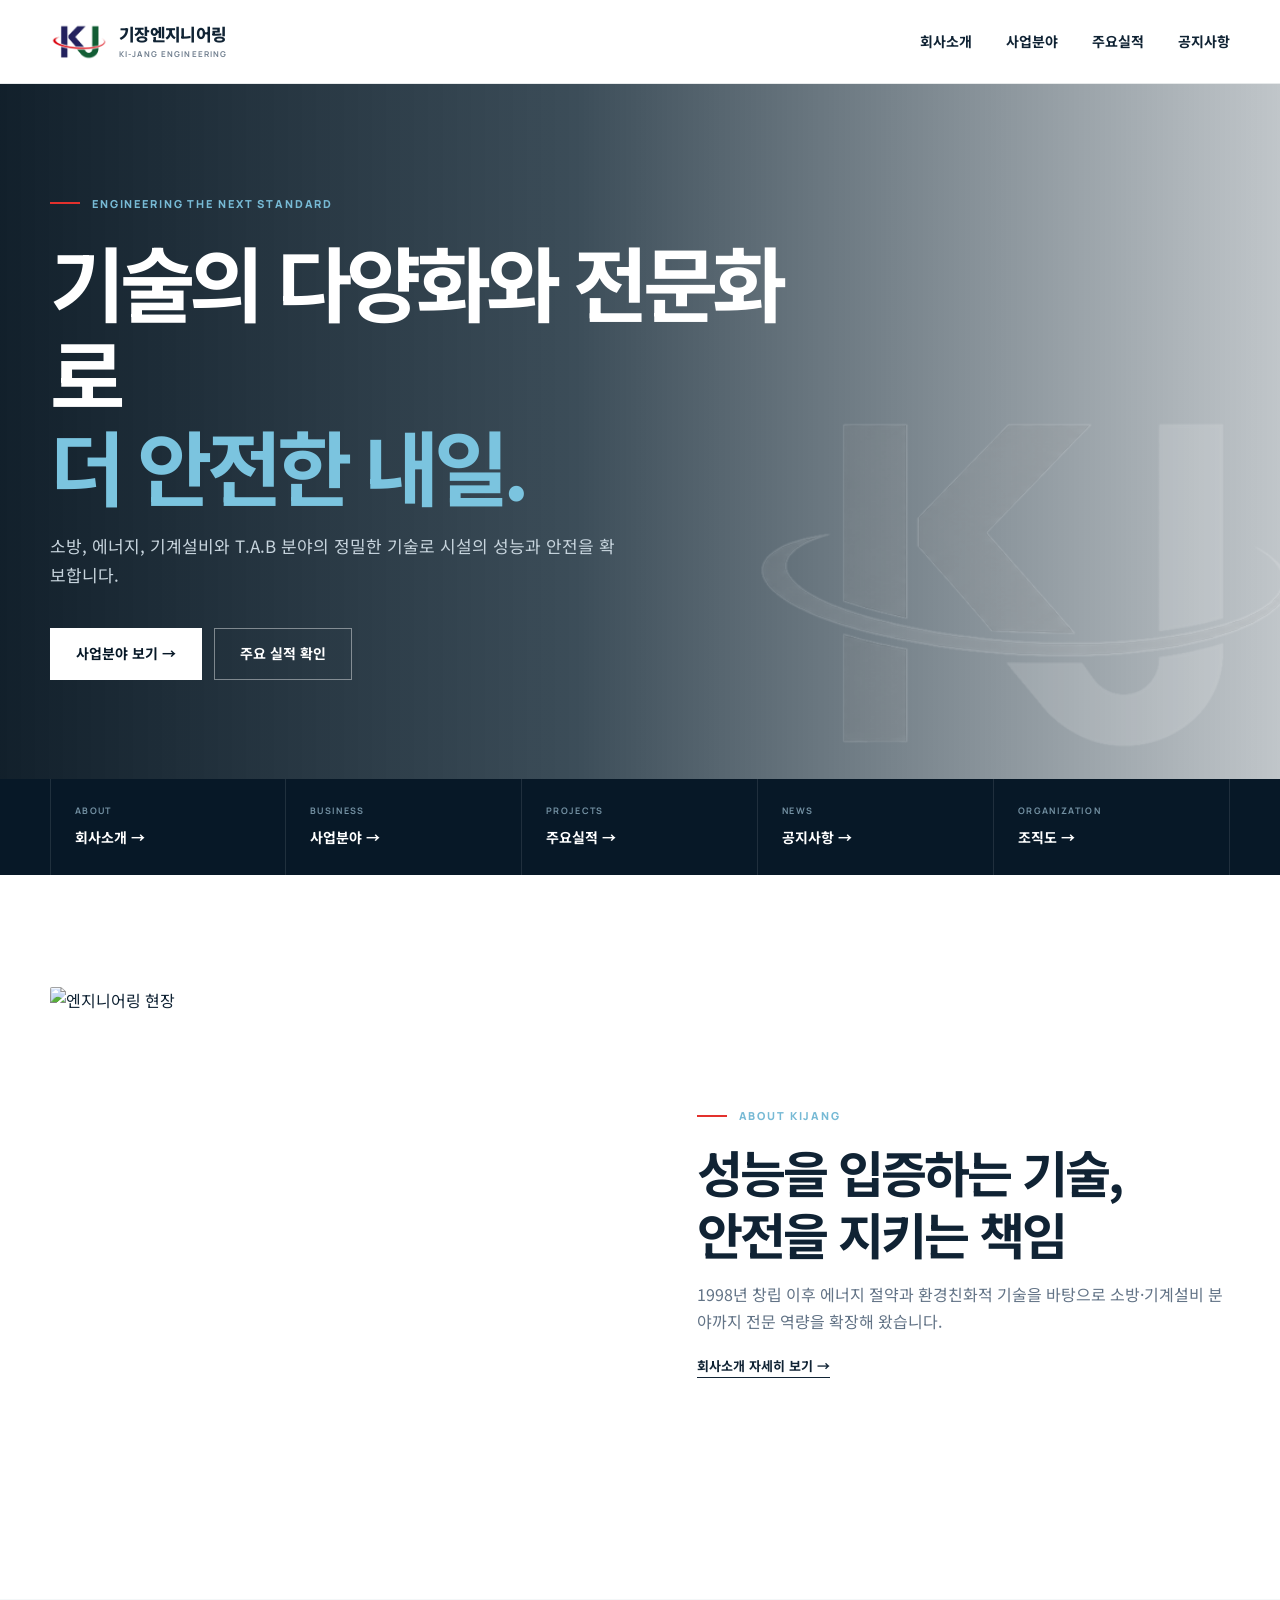
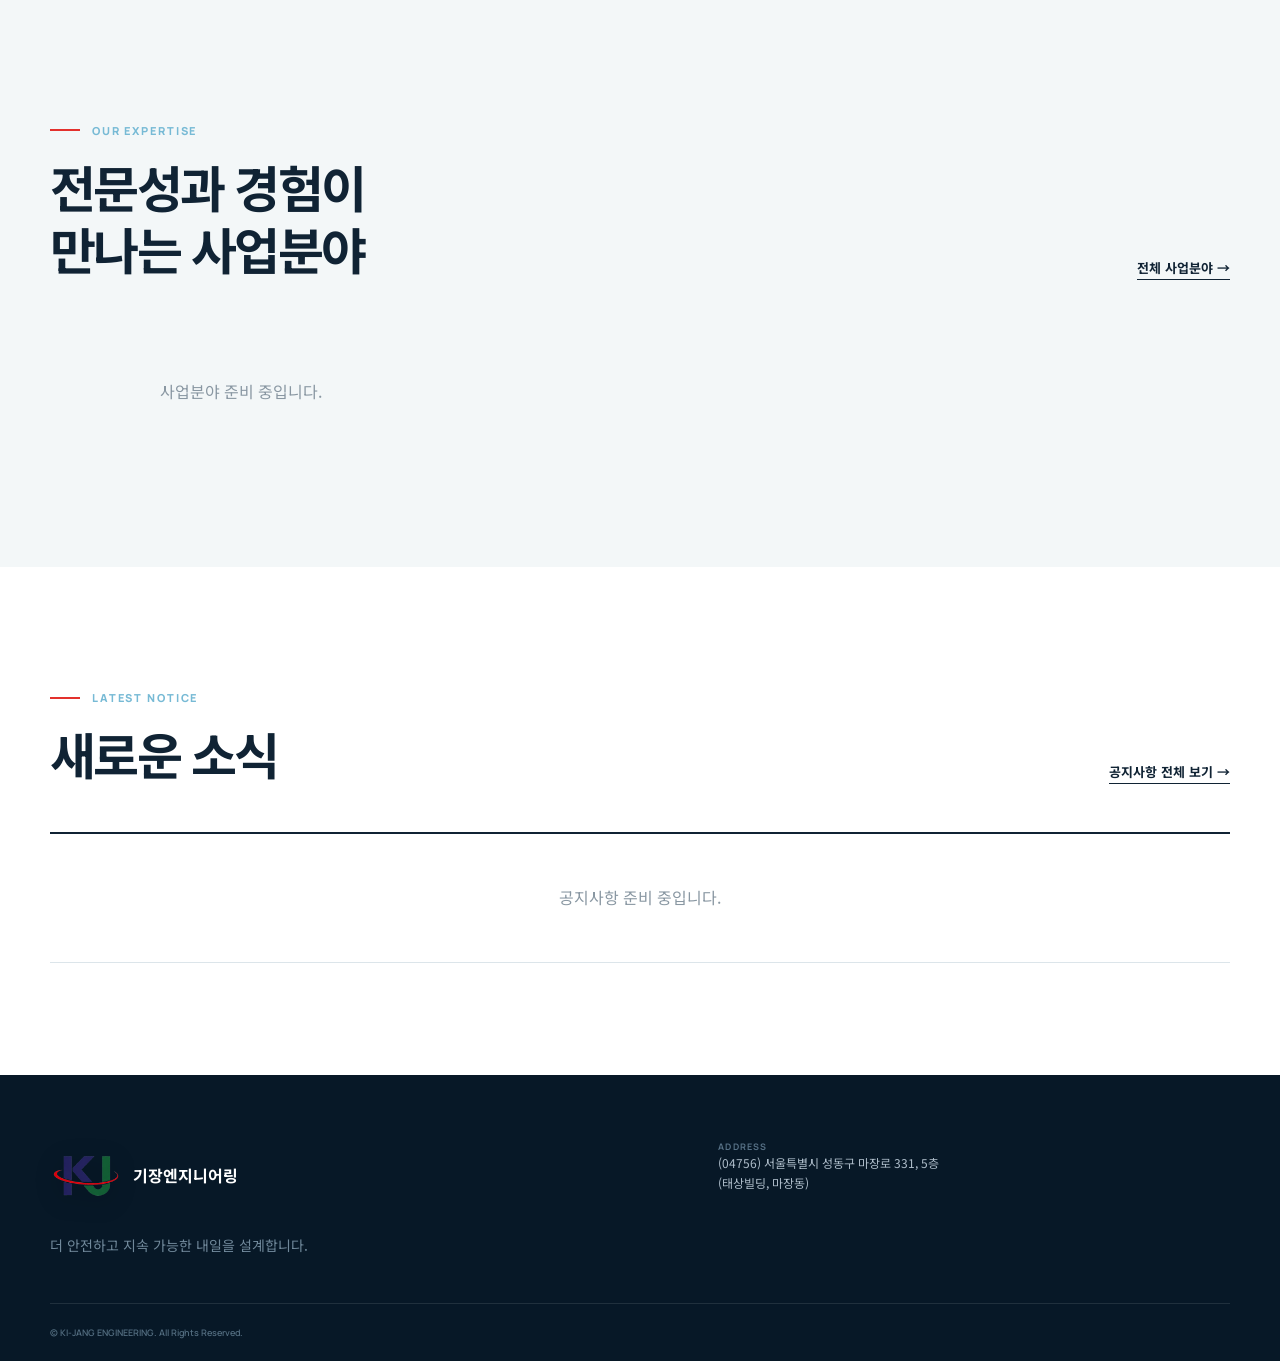
==== index.html @ cea3f0a3 "Revise index.html with new content and structure Updated the footer and added new sections for exper" ====
<!doctype html><html lang="ko"><head><meta charset="utf-8"><meta name="viewport" content="width=device-width,initial-scale=1"><meta name="description" content="기장엔지니어링 공식 홈페이지"><title>기장엔지니어링</title><link rel="icon" type="image/png" href="assets/images/kj-symbol.png"><link rel="stylesheet" href="assets/css/style.css"><link rel="stylesheet" href="assets/css/api-content.css"></head><body>
<header class="site-header"><div class="container nav"><a class="logo" href="index.html"><img class="logo-image" src="assets/images/kj-symbol.png" alt=""><span class="logo-copy">기장엔지니어링 <small>KI-JANG ENGINEERING</small></span></a><nav class="nav-links"><a href="about.html">회사소개</a><a href="business.html">사업분야</a><a href="portfolio.html">주요실적</a><a href="notice.html">공지사항</a></nav><button class="menu" aria-label="메뉴">☰</button></div></header>
<main><section class="hero"><div class="container hero-content"><span class="kicker">Engineering the next standard</span><h1>기술의 다양화와 전문화로<br><em>더 안전한 내일.</em></h1><p>소방, 에너지, 기계설비와 T.A.B 분야의 정밀한 기술로 시설의 성능과 안전을 확보합니다.</p><div class="hero-actions"><a class="btn btn-white" href="business.html">사업분야 보기 →</a><a class="btn btn-outline" href="portfolio.html">주요 실적 확인</a></div></div></section>
<nav class="quick"><div class="container quick-grid"><a href="about.html"><small>ABOUT</small><strong>회사소개 →</strong></a><a href="business.html"><small>BUSINESS</small><strong>사업분야 →</strong></a><a href="portfolio.html"><small>PROJECTS</small><strong>주요실적 →</strong></a><a href="notice.html"><small>NEWS</small><strong>공지사항 →</strong></a><a href="about.html#organization"><small>ORGANIZATION</small><strong>조직도 →</strong></a></div></nav>
<section class="section"><div class="container intro-grid"><img class="intro-image" src="https://images.unsplash.com/photo-1531834685032-c34bf0d84c77?auto=format&fit=crop&w=1000&q=85" alt="엔지니어링 현장"><div class="intro-copy"><span class="eyebrow">About Kijang</span><h2>성능을 입증하는 기술,<br>안전을 지키는 책임</h2><p>1998년 창립 이후 에너지 절약과 환경친화적 기술을 바탕으로 소방·기계설비 분야까지 전문 역량을 확장해 왔습니다.</p><a class="more" href="about.html">회사소개 자세히 보기 →</a></div></div></section>
<section class="section soft"><div class="container"><div class="section-head"><div><span class="eyebrow">Our Expertise</span><h2 class="section-title">전문성과 경험이<br>만나는 사업분야</h2></div><a class="more" href="business.html">전체 사업분야 →</a></div><div class="cards" id="mainBusinesses"><div class="empty">사업분야를 불러오는 중입니다.</div></div></div></section>
<section class="section"><div class="container"><div class="section-head"><div><span class="eyebrow">Latest Notice</span><h2 class="section-title">새로운 소식</h2></div><a class="more" href="notice.html">공지사항 전체 보기 →</a></div><div class="preview-list" id="mainNotices"><div class="empty">불러오는 중입니다.</div></div></div></section></main>
<footer><div class="container"><div class="footer-grid"><div class="footer-brand"><div class="logo"><img class="logo-image" src="assets/images/kj-symbol.png" alt=""><strong>기장엔지니어링</strong></div><p>더 안전하고 지속 가능한 내일을 설계합니다.</p></div><div class="footer-info"><div><small>ADDRESS</small>(04756) 서울특별시 성동구 마장로 331, 5층<br>(태상빌딩, 마장동)</div></div></div><div class="copyright"><span>© KI-JANG ENGINEERING. All Rights Reserved.</span></div></div></footer>
<script src="assets/js/common.js"></script><script src="assets/js/api.js"></script><script>renderMainBusinesses(document.querySelector('#mainBusinesses'),3);renderNotices(document.querySelector('#mainNotices'),4)</script></body></html>
---- assets/css/style.css ----
@import url('https://fonts.googleapis.com/css2?family=Manrope:wght@500;600;700;800&family=Noto+Sans+KR:wght@400;500;600;700;800&display=swap');

:root{--navy:#071827;--navy-2:#0c2638;--ink:#102334;--muted:#627386;--line:#dce5ea;--soft:#f3f7f8;--blue:#34366f;--green:#1f6038;--red:#e3312d;--white:#fff;--max:1180px;--header:84px}
*{box-sizing:border-box}html{scroll-behavior:smooth}body{margin:0;color:var(--ink);font-family:"Noto Sans KR",sans-serif;line-height:1.7;background:#fff}a{color:inherit;text-decoration:none}img{display:block;max-width:100%}.container{width:min(calc(100% - 48px),var(--max));margin:auto}
.site-header{position:sticky;z-index:50;top:0;height:var(--header);background:rgba(255,255,255,.96);border-bottom:1px solid rgba(13,38,55,.1);backdrop-filter:blur(16px)}.nav{height:100%;display:flex;align-items:center;justify-content:space-between}.logo{display:inline-flex;align-items:center;gap:11px;line-height:1.1;font-weight:800;white-space:nowrap}.logo-image{width:58px;height:58px;object-fit:contain}.logo-copy{font-size:17px;letter-spacing:-.04em}.logo-copy small{display:block;margin-top:6px;color:#728090;font:700 8px/1 Manrope,sans-serif;letter-spacing:.14em}.nav-links{display:flex;align-items:center;height:100%;gap:34px}.nav-links>a{position:relative;font-size:14px;font-weight:700}.nav-links>a:not(.admin-link):after{position:absolute;right:0;bottom:-14px;left:0;height:2px;content:"";background:var(--red);transform:scaleX(0);transition:.25s}.nav-links>a:hover:after,.nav-links>a.active:after{transform:scaleX(1)}.admin-link{padding:9px 15px;border:1px solid #ccd6dc;border-radius:999px;color:#536474;font-size:12px!important}.menu{display:none;border:0;background:none;font-size:25px}
.hero{position:relative;min-height:690px;display:grid;align-items:center;color:#fff;overflow:hidden;background:linear-gradient(90deg,rgba(3,18,30,.94) 0%,rgba(5,27,42,.78) 45%,rgba(5,27,42,.25)),url('https://images.unsplash.com/photo-1500530855697-b586d89ba3ee?auto=format&fit=crop&w=2000&q=88') center/cover}.hero:after{position:absolute;right:-40px;bottom:-100px;width:590px;height:590px;content:"";background:url('../images/kj-symbol.png') center/contain no-repeat;opacity:.14;filter:grayscale(1) brightness(4)}.hero-content{position:relative;z-index:2;padding:100px 0}.kicker,.eyebrow{display:inline-flex;align-items:center;gap:12px;color:#77bad5;font:800 11px/1 Manrope,sans-serif;text-transform:uppercase;letter-spacing:.17em}.kicker:before,.eyebrow:before{width:30px;height:2px;content:"";background:var(--red)}.hero h1{max-width:760px;margin:24px 0 22px;font-size:clamp(48px,6.4vw,82px);line-height:1.12;letter-spacing:-.065em}.hero h1 em{color:#7bc4df;font-style:normal}.hero p{max-width:570px;margin:0;color:#c7d4dd;font-size:17px}.hero-actions{display:flex;gap:12px;margin-top:38px}.btn{display:inline-flex;align-items:center;justify-content:center;min-height:52px;padding:0 25px;border:1px solid transparent;font-size:14px;font-weight:700}.btn-white{color:var(--navy);background:#fff}.btn-outline{border-color:rgba(255,255,255,.42);color:#fff}
.quick{position:relative;z-index:3;margin-top:-1px;background:var(--navy)}.quick-grid{display:grid;grid-template-columns:repeat(5,1fr)}.quick a{padding:25px 24px;border-right:1px solid rgba(255,255,255,.1);color:#fff;transition:.25s}.quick a:first-child{border-left:1px solid rgba(255,255,255,.1)}.quick a:hover{background:var(--red);transform:translateY(-5px)}.quick small{display:block;margin-bottom:6px;color:#7390a2;font:700 9px Manrope;letter-spacing:.15em}.quick strong{font-size:14px}
.sub-hero{position:relative;height:380px;display:flex;align-items:flex-end;color:#fff;background:linear-gradient(90deg,rgba(4,22,35,.9),rgba(4,22,35,.35)),var(--bg) center/cover}.sub-hero:after{position:absolute;right:8%;bottom:-55px;width:270px;height:270px;content:"";background:url('../images/kj-symbol.png') center/contain no-repeat;opacity:.13;filter:grayscale(1) brightness(4)}.sub-hero .container{position:relative;z-index:2;padding-bottom:62px}.sub-hero h1{margin:17px 0 5px;font-size:52px;line-height:1.1;letter-spacing:-.06em}.breadcrumb{color:#aebcc6;font:600 10px Manrope;letter-spacing:.1em}.page-tabs{position:sticky;z-index:10;top:var(--header);border-bottom:1px solid var(--line);background:#fff}.page-tabs .container{display:flex}.page-tabs a{padding:17px 27px;border-right:1px solid var(--line);color:#71808c;font-size:13px;font-weight:700}.page-tabs a:first-child{border-left:1px solid var(--line)}.page-tabs a.active{color:#fff;background:var(--blue)}
.section{padding:112px 0;scroll-margin-top:calc(var(--header) + 58px)}.section.soft{background:var(--soft)}.section-head{display:flex;align-items:flex-end;justify-content:space-between;gap:40px;margin-bottom:48px}.section-title,.intro-copy h2{margin:16px 0 0;font-size:clamp(34px,4vw,50px);line-height:1.25;letter-spacing:-.055em}.section-copy{max-width:430px;margin:0;color:var(--muted)}.intro-grid{display:grid;grid-template-columns:1.03fr .97fr;align-items:center;gap:80px}.intro-image{width:100%;height:500px;object-fit:cover;border-radius:2px}.intro-copy p{color:var(--muted)}.value-list{margin:35px 0;border-top:1px solid var(--line)}.value{display:grid;grid-template-columns:55px 1fr;gap:18px;padding:18px 0;border-bottom:1px solid var(--line)}.value b{color:var(--red);font:800 12px Manrope}.value strong,.value span{display:block}.value span{margin-top:3px;color:var(--muted);font-size:13px}.more{display:inline-block;border-bottom:1px solid var(--ink);font-size:13px;font-weight:700}
.cards{display:grid;grid-template-columns:repeat(3,1fr);gap:18px}.card{position:relative;height:430px;display:flex;flex-direction:column;justify-content:flex-end;overflow:hidden;padding:30px;color:#fff;background:linear-gradient(0deg,rgba(2,17,28,.9),rgba(2,17,28,.03)),var(--image) center/cover;transition:.35s}.card:after{position:absolute;top:0;right:0;width:5px;height:0;content:"";background:var(--red);transition:.35s}.card:hover{transform:translateY(-7px)}.card:hover:after{height:100%}.card small{font:700 10px Manrope;letter-spacing:.14em;color:#8fd0e6}.card h3{margin:10px 0 5px;font-size:25px}.card p{margin:0;color:#ccd9e0;font-size:14px}
.facts{display:grid;grid-template-columns:repeat(4,1fr);margin-top:48px;border-top:1px solid var(--line);border-left:1px solid var(--line)}.fact{min-height:135px;padding:29px;border-right:1px solid var(--line);border-bottom:1px solid var(--line)}.fact small{display:block;margin-bottom:10px;color:#80909e;font-size:12px}.fact strong{font-size:16px}.preview-list{border-top:2px solid var(--ink)}.preview-list>*{display:grid;grid-template-columns:95px 1fr auto;gap:20px;padding:22px 16px;border-bottom:1px solid var(--line)}.empty{padding:50px!important;text-align:center!important;display:block!important;color:#8997a2}.project-grid{display:grid;grid-template-columns:repeat(3,1fr);gap:20px}.project-grid>article{min-height:300px;padding:28px;border:1px solid var(--line);background:#fff}#organizationView img{max-width:100%;margin:auto;border:1px solid var(--line)}
footer{padding:65px 0 22px;color:#aebdca;background:var(--navy)}.footer-grid{display:grid;grid-template-columns:1.15fr 1fr;gap:80px}.footer-brand .logo{color:#fff}.footer-brand .logo-image{width:72px;height:72px;filter:drop-shadow(0 5px 12px rgba(0,0,0,.2))}.footer-brand p{margin:15px 0 0;color:#71899b;font-size:14px}.footer-info{display:grid;grid-template-columns:1fr 1fr;gap:20px 35px;font-size:12px}.footer-info small{display:block;color:#577186;font:700 9px Manrope;letter-spacing:.12em}.copyright{display:flex;justify-content:space-between;margin-top:45px;padding-top:22px;border-top:1px solid rgba(255,255,255,.1);color:#526c7f;font:600 9px Manrope}
@media(max-width:900px){:root{--header:70px}.container{width:min(calc(100% - 32px),var(--max))}.site-header{height:var(--header)}.logo-image{width:48px;height:48px}.nav-links{position:fixed;top:var(--header);right:0;left:0;display:none;height:auto;padding:20px;background:#fff;border-bottom:1px solid var(--line);box-shadow:0 15px 30px rgba(0,0,0,.1)}.nav-links.open{display:grid;gap:0}.nav-links a{padding:14px}.admin-link{margin-top:8px}.menu{display:block}.hero{min-height:610px}.hero:after{right:-130px;width:440px;height:440px}.quick-grid{grid-template-columns:repeat(2,1fr)}.quick a:last-child{grid-column:span 2}.intro-grid{grid-template-columns:1fr;gap:42px}.intro-image{height:360px}.cards{grid-template-columns:1fr}.card{height:360px}.facts{grid-template-columns:repeat(2,1fr)}.section{padding:80px 0}.section-head{align-items:flex-start;flex-direction:column}.footer-grid{grid-template-columns:1fr;gap:40px}}
@media(max-width:560px){.logo-copy{font-size:14px}.hero h1{font-size:44px}.hero-actions{align-items:stretch;flex-direction:column}.sub-hero{height:310px}.sub-hero h1{font-size:40px}.page-tabs{overflow:auto}.page-tabs .container{width:max-content;margin:0}.facts{grid-template-columns:1fr}.intro-image{height:280px}.section{padding:65px 0}.footer-info{grid-template-columns:1fr}.copyright{gap:10px;flex-direction:column}.preview-list>*{grid-template-columns:1fr}.project-grid{grid-template-columns:1fr}}
---- assets/css/api-content.css ----
.content-row{cursor:pointer}.content-row>div p{margin:4px 0 0;color:var(--muted);font-size:13px}.content-detail{display:none;margin-top:18px;padding:20px;border:1px solid var(--line);color:var(--muted);background:var(--soft);font-weight:400}.content-row.open .content-detail{display:block}.content-detail img{max-height:520px;margin-top:18px;object-fit:contain}.project-grid{grid-template-columns:repeat(2,1fr)}.project-card{min-height:0!important;padding:0!important;overflow:hidden}.project-card>img{width:100%;height:280px;object-fit:cover}.project-card>div{padding:28px}.project-card h3{margin:14px 0 8px;font-size:25px}.project-card p{color:var(--muted)}.project-card dl{display:flex;gap:30px;margin:25px 0 0;padding-top:18px;border-top:1px solid var(--line)}.project-card dl div{display:flex;gap:10px}.project-card dt{color:#83919c;font:700 9px Manrope;letter-spacing:.1em}.project-card dd{margin:0;font-size:12px}.managed-content{margin-top:40px;padding:28px;border-left:3px solid var(--red);color:var(--muted);background:#fff}.managed-gallery{margin-top:25px}
@media(max-width:700px){.project-grid{grid-template-columns:1fr}.project-card>img{height:230px}}
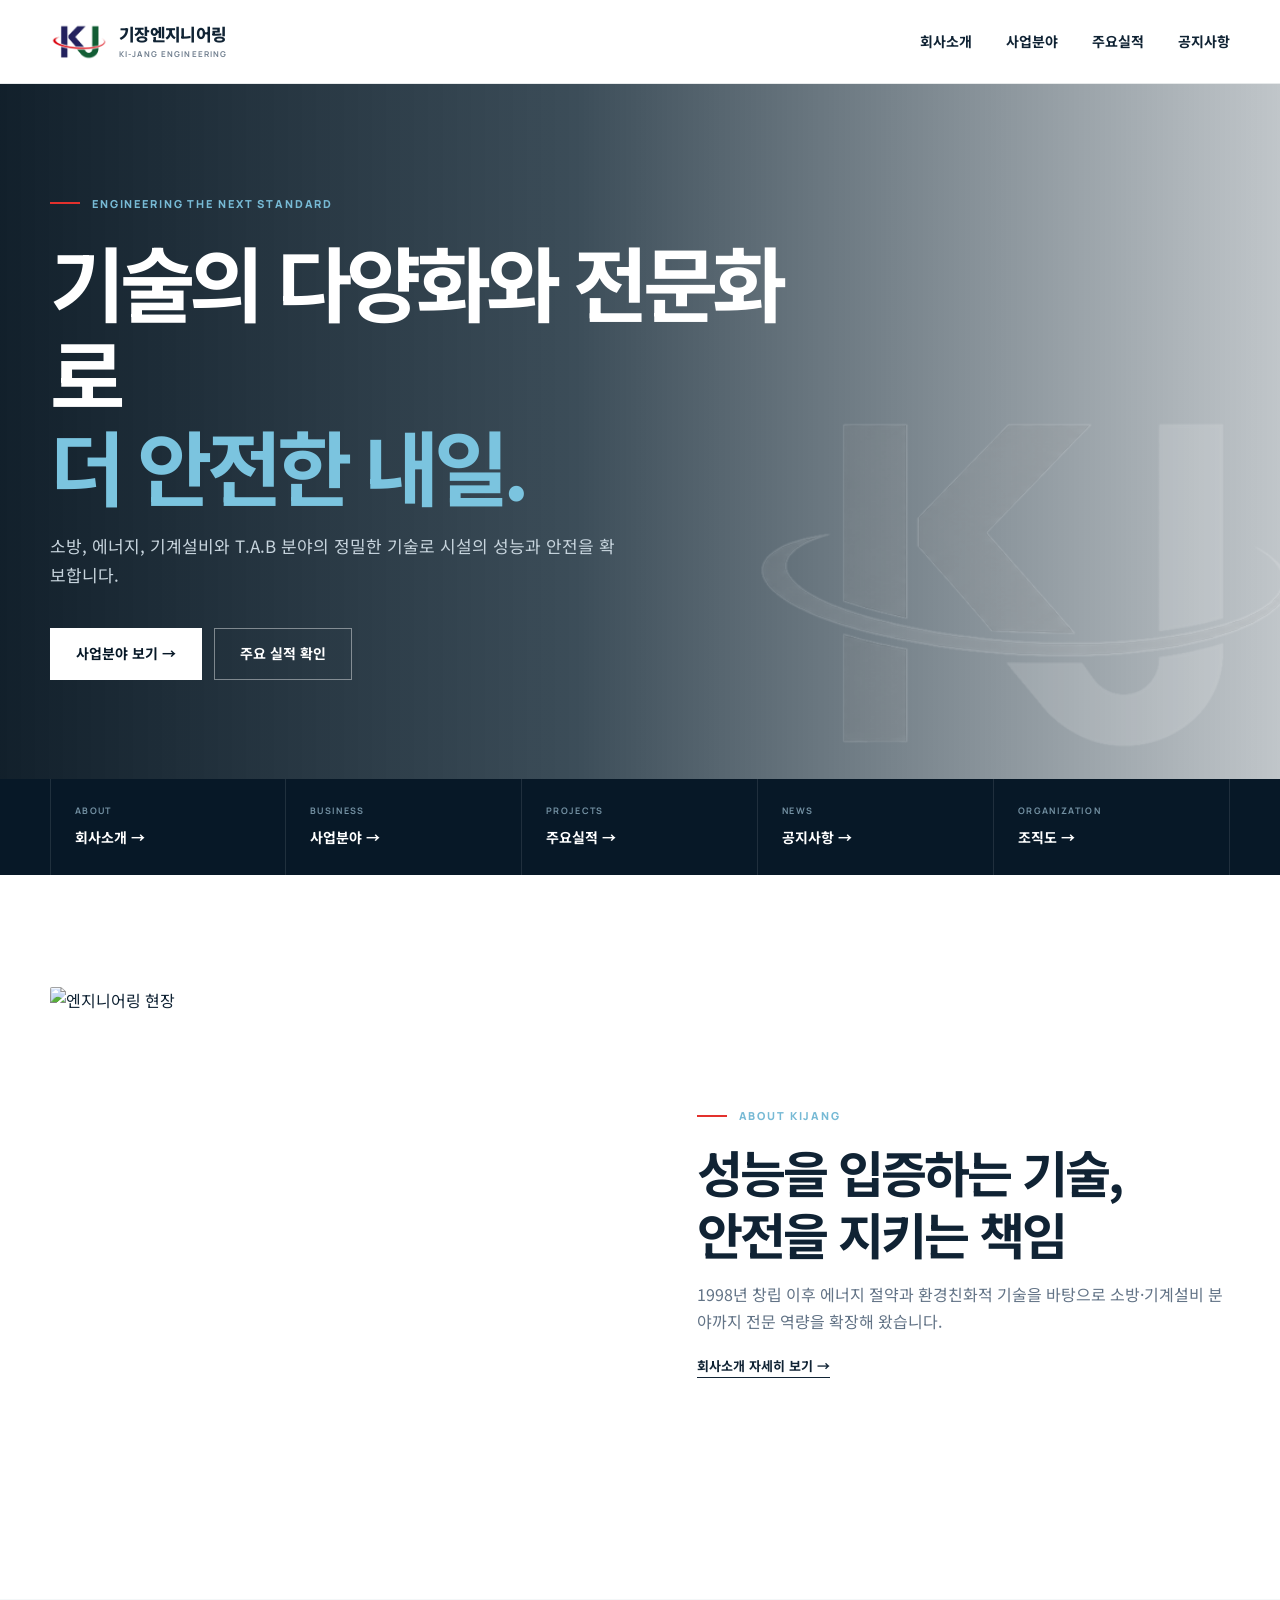
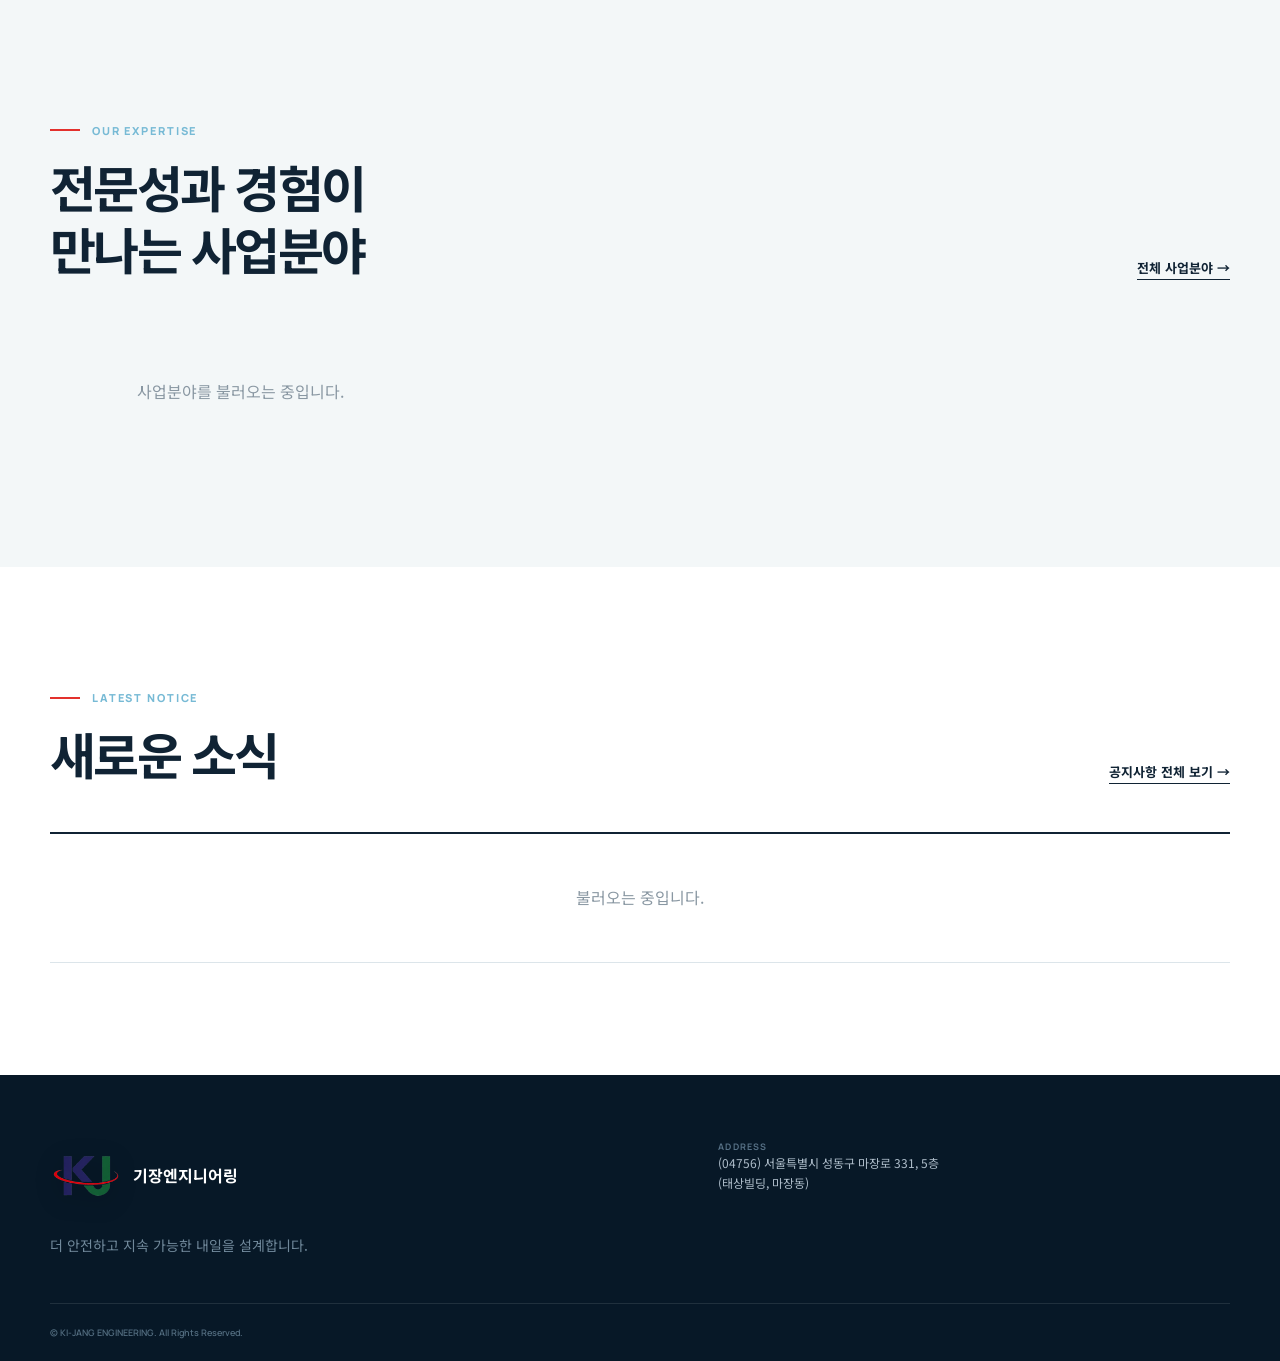
==== commit 93093259: "Connect main page to visual admin" ====
--- a/index.html
+++ b/index.html
@@ -1,9 +1,9 @@
-<!doctype html><html lang="ko"><head><meta charset="utf-8"><meta name="viewport" content="width=device-width,initial-scale=1"><meta name="description" content="기장엔지니어링 공식 홈페이지"><title>기장엔지니어링</title><link rel="icon" type="image/png" href="assets/images/kj-symbol.png"><link rel="stylesheet" href="assets/css/style.css"><link rel="stylesheet" href="assets/css/api-content.css"></head><body>
+<!doctype html><html lang="ko"><head><meta charset="utf-8"><meta name="viewport" content="width=device-width,initial-scale=1"><meta name="description" content="기장엔지니어링"><meta name="keywords" content="기장엔지니어링"><meta name="author" content="기장엔지니어링"><meta property="og:title" content="주식회사 기장엔지니어링"><meta property="og:description" content="주식회사 기장엔지니어링"><meta property="og:image" content="https://kijeng.co.kr/logo.png"><meta property="og:url" content="https://kijeng.co.kr"><meta property="og:type" content="website"><meta name="naver-site-verification" content="176255b0c65cac022cf27e0783213fbde2ab4355" /><title>기장엔지니어링</title><link rel="icon" type="image/png" href="assets/images/kj-symbol.png"><link rel="stylesheet" href="assets/css/style.css"><link rel="stylesheet" href="assets/css/api-content.css"></head><body>
 <header class="site-header"><div class="container nav"><a class="logo" href="index.html"><img class="logo-image" src="assets/images/kj-symbol.png" alt=""><span class="logo-copy">기장엔지니어링 <small>KI-JANG ENGINEERING</small></span></a><nav class="nav-links"><a href="about.html">회사소개</a><a href="business.html">사업분야</a><a href="portfolio.html">주요실적</a><a href="notice.html">공지사항</a></nav><button class="menu" aria-label="메뉴">☰</button></div></header>
-<main><section class="hero"><div class="container hero-content"><span class="kicker">Engineering the next standard</span><h1>기술의 다양화와 전문화로<br><em>더 안전한 내일.</em></h1><p>소방, 에너지, 기계설비와 T.A.B 분야의 정밀한 기술로 시설의 성능과 안전을 확보합니다.</p><div class="hero-actions"><a class="btn btn-white" href="business.html">사업분야 보기 →</a><a class="btn btn-outline" href="portfolio.html">주요 실적 확인</a></div></div></section>
+<main><section class="hero" data-home-media="home_hero"><div class="container hero-content"><span class="kicker" data-home-hero-kicker>Engineering the next standard</span><h1><span data-home-hero-title>기술의 다양화와 전문화로</span><br><em data-home-hero-emphasis>더 안전한 내일.</em></h1><p data-home-hero-summary>소방, 에너지, 기계설비와 T.A.B 분야의 정밀한 기술로 시설의 성능과 안전을 확보합니다.</p><div class="hero-actions"><a class="btn btn-white" href="business.html">사업분야 보기 →</a><a class="btn btn-outline" href="portfolio.html">주요 실적 확인</a></div></div></section>
 <nav class="quick"><div class="container quick-grid"><a href="about.html"><small>ABOUT</small><strong>회사소개 →</strong></a><a href="business.html"><small>BUSINESS</small><strong>사업분야 →</strong></a><a href="portfolio.html"><small>PROJECTS</small><strong>주요실적 →</strong></a><a href="notice.html"><small>NEWS</small><strong>공지사항 →</strong></a><a href="about.html#organization"><small>ORGANIZATION</small><strong>조직도 →</strong></a></div></nav>
-<section class="section"><div class="container intro-grid"><img class="intro-image" src="https://images.unsplash.com/photo-1531834685032-c34bf0d84c77?auto=format&fit=crop&w=1000&q=85" alt="엔지니어링 현장"><div class="intro-copy"><span class="eyebrow">About Kijang</span><h2>성능을 입증하는 기술,<br>안전을 지키는 책임</h2><p>1998년 창립 이후 에너지 절약과 환경친화적 기술을 바탕으로 소방·기계설비 분야까지 전문 역량을 확장해 왔습니다.</p><a class="more" href="about.html">회사소개 자세히 보기 →</a></div></div></section>
+<section class="section"><div class="container intro-grid" data-home-intro-grid><img class="intro-image" data-home-media="home_intro" src="https://images.unsplash.com/photo-1531834685032-c34bf0d84c77?auto=format&fit=crop&w=1000&q=85" alt="엔지니어링 현장"><div class="intro-copy"><span class="eyebrow">About Kijang</span><h2 data-home-intro-title>성능을 입증하는 기술,<br>안전을 지키는 책임</h2><p data-home-intro-summary>1998년 창립 이후 에너지 절약과 환경친화적 기술을 바탕으로 소방·기계설비 분야까지 전문 역량을 확장해 왔습니다.</p><a class="more" href="about.html">회사소개 자세히 보기 →</a></div></div></section>
 <section class="section soft"><div class="container"><div class="section-head"><div><span class="eyebrow">Our Expertise</span><h2 class="section-title">전문성과 경험이<br>만나는 사업분야</h2></div><a class="more" href="business.html">전체 사업분야 →</a></div><div class="cards" id="mainBusinesses"><div class="empty">사업분야를 불러오는 중입니다.</div></div></div></section>
 <section class="section"><div class="container"><div class="section-head"><div><span class="eyebrow">Latest Notice</span><h2 class="section-title">새로운 소식</h2></div><a class="more" href="notice.html">공지사항 전체 보기 →</a></div><div class="preview-list" id="mainNotices"><div class="empty">불러오는 중입니다.</div></div></div></section></main>
 <footer><div class="container"><div class="footer-grid"><div class="footer-brand"><div class="logo"><img class="logo-image" src="assets/images/kj-symbol.png" alt=""><strong>기장엔지니어링</strong></div><p>더 안전하고 지속 가능한 내일을 설계합니다.</p></div><div class="footer-info"><div><small>ADDRESS</small>(04756) 서울특별시 성동구 마장로 331, 5층<br>(태상빌딩, 마장동)</div></div></div><div class="copyright"><span>© KI-JANG ENGINEERING. All Rights Reserved.</span></div></div></footer>
-<script src="assets/js/common.js"></script><script src="assets/js/api.js"></script><script>renderMainBusinesses(document.querySelector('#mainBusinesses'),3);renderNotices(document.querySelector('#mainNotices'),4)</script></body></html>
+<script src="assets/js/common.js"></script><script src="assets/js/api.js"></script><script>hydrateHomePage();renderMainBusinesses(document.querySelector('#mainBusinesses'),3);renderNotices(document.querySelector('#mainNotices'),4)</script></body></html>
--- a/assets/css/api-content.css
+++ b/assets/css/api-content.css
@@ -1,2 +1,3 @@
 .content-row{cursor:pointer}.content-row>div p{margin:4px 0 0;color:var(--muted);font-size:13px}.content-detail{display:none;margin-top:18px;padding:20px;border:1px solid var(--line);color:var(--muted);background:var(--soft);font-weight:400}.content-row.open .content-detail{display:block}.content-detail img{max-height:520px;margin-top:18px;object-fit:contain}.project-grid{grid-template-columns:repeat(2,1fr)}.project-card{min-height:0!important;padding:0!important;overflow:hidden}.project-card>img{width:100%;height:280px;object-fit:cover}.project-card>div{padding:28px}.project-card h3{margin:14px 0 8px;font-size:25px}.project-card p{color:var(--muted)}.project-card dl{display:flex;gap:30px;margin:25px 0 0;padding-top:18px;border-top:1px solid var(--line)}.project-card dl div{display:flex;gap:10px}.project-card dt{color:#83919c;font:700 9px Manrope;letter-spacing:.1em}.project-card dd{margin:0;font-size:12px}.managed-content{margin-top:40px;padding:28px;border-left:3px solid var(--red);color:var(--muted);background:#fff}.managed-gallery{margin-top:25px}
 @media(max-width:700px){.project-grid{grid-template-columns:1fr}.project-card>img{height:230px}}
+.portfolio-toolbar{display:grid;grid-template-columns:minmax(260px,1.6fr) repeat(3,minmax(145px,1fr));gap:12px;padding:20px;border:1px solid var(--line);background:#fff}.portfolio-toolbar label{display:grid;gap:7px}.portfolio-toolbar label span{color:#71818e;font-size:11px;font-weight:700}.portfolio-toolbar input,.portfolio-toolbar select{width:100%;height:46px;padding:0 13px;border:1px solid var(--line);color:var(--ink);background:#fff;font:inherit}.portfolio-status{display:flex;align-items:baseline;gap:6px;margin:24px 0 12px}.portfolio-status strong{color:var(--red);font:800 24px Manrope}.portfolio-status span{color:var(--muted);font-size:13px}.portfolio-status button{margin-left:auto;padding:8px 12px;border:1px solid var(--line);color:var(--muted);background:#fff;cursor:pointer}.portfolio-table-wrap{overflow-x:auto;border-top:2px solid var(--ink)}.portfolio-table{width:100%;border-collapse:collapse;background:#fff}.portfolio-table th{padding:15px 14px;border-bottom:1px solid var(--line);color:#6e7d88;font-size:12px;text-align:left;white-space:nowrap}.portfolio-table td{padding:18px 14px;border-bottom:1px solid var(--line);font-size:13px;vertical-align:top}.portfolio-table td:first-child{width:76px}.portfolio-table td:nth-child(2){width:190px}.portfolio-table td:nth-child(4){width:190px}.portfolio-table td:nth-child(5){width:190px;color:var(--muted)}.portfolio-project{display:block;font-size:14px;line-height:1.55}.portfolio-project+small{display:block;margin-top:5px;color:var(--muted)}.portfolio-category{display:inline-block;padding:5px 9px;color:#334c5f;background:var(--soft);font-size:11px}.portfolio-pagination{display:flex;justify-content:center;gap:5px;margin-top:28px}.portfolio-pagination button{min-width:38px;height:38px;border:1px solid var(--line);color:var(--ink);background:#fff;cursor:pointer}.portfolio-pagination button.active{border-color:var(--ink);color:#fff;background:var(--ink)}.portfolio-pagination button:disabled{opacity:.35;cursor:default}@media(max-width:900px){.portfolio-toolbar{grid-template-columns:1fr 1fr}.portfolio-search{grid-column:1/-1}}@media(max-width:700px){.portfolio-toolbar{grid-template-columns:1fr}.portfolio-search{grid-column:auto}.portfolio-table-wrap{overflow:visible;border-top:0}.portfolio-table,.portfolio-table tbody{display:block}.portfolio-table thead{display:none}.portfolio-table tr{display:block;margin-bottom:12px;padding:9px 14px;border:1px solid var(--line);background:#fff}.portfolio-table td{display:grid;grid-template-columns:88px 1fr;gap:10px;width:auto!important;padding:10px 0;border-bottom:1px solid var(--line)}.portfolio-table td:last-child{border:0}.portfolio-table td::before{content:attr(data-label);color:#83919c;font-size:11px;font-weight:700}.portfolio-table td.empty{display:block;padding:50px 10px}.portfolio-pagination{flex-wrap:wrap}}
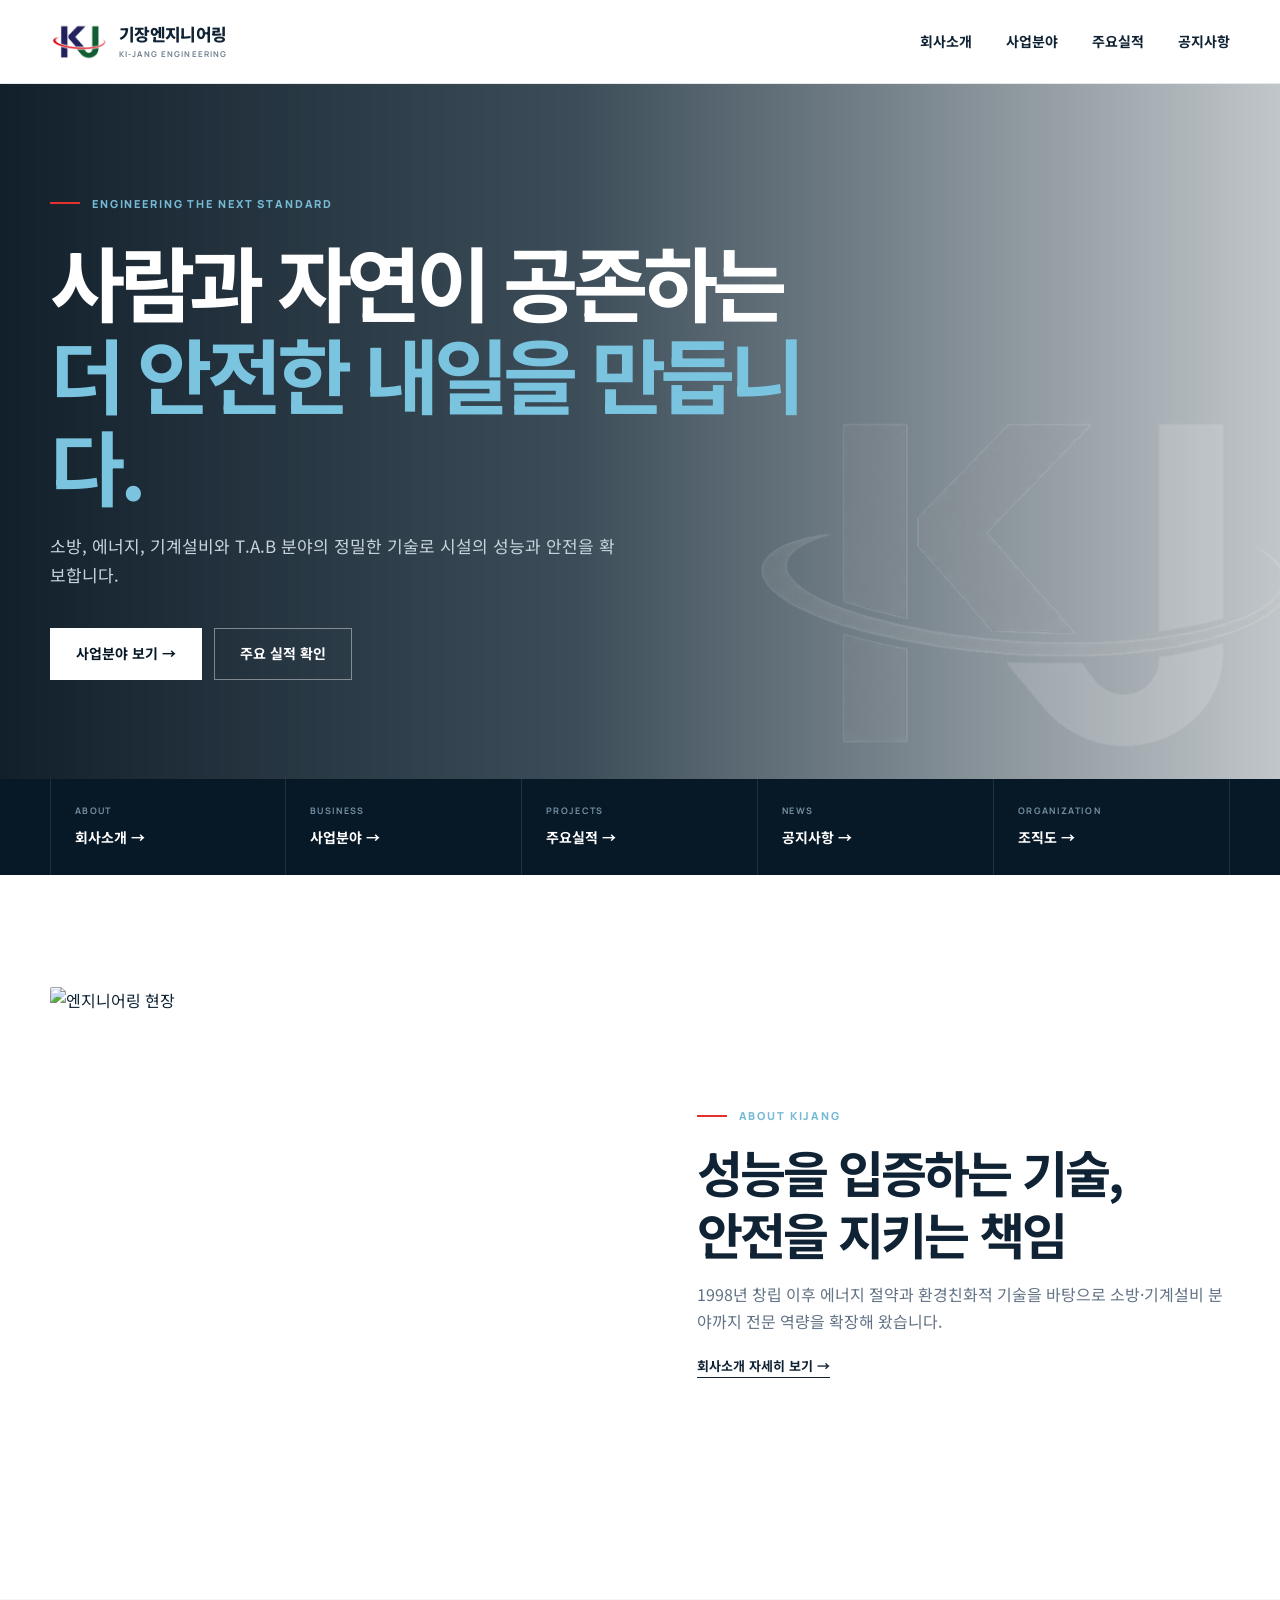
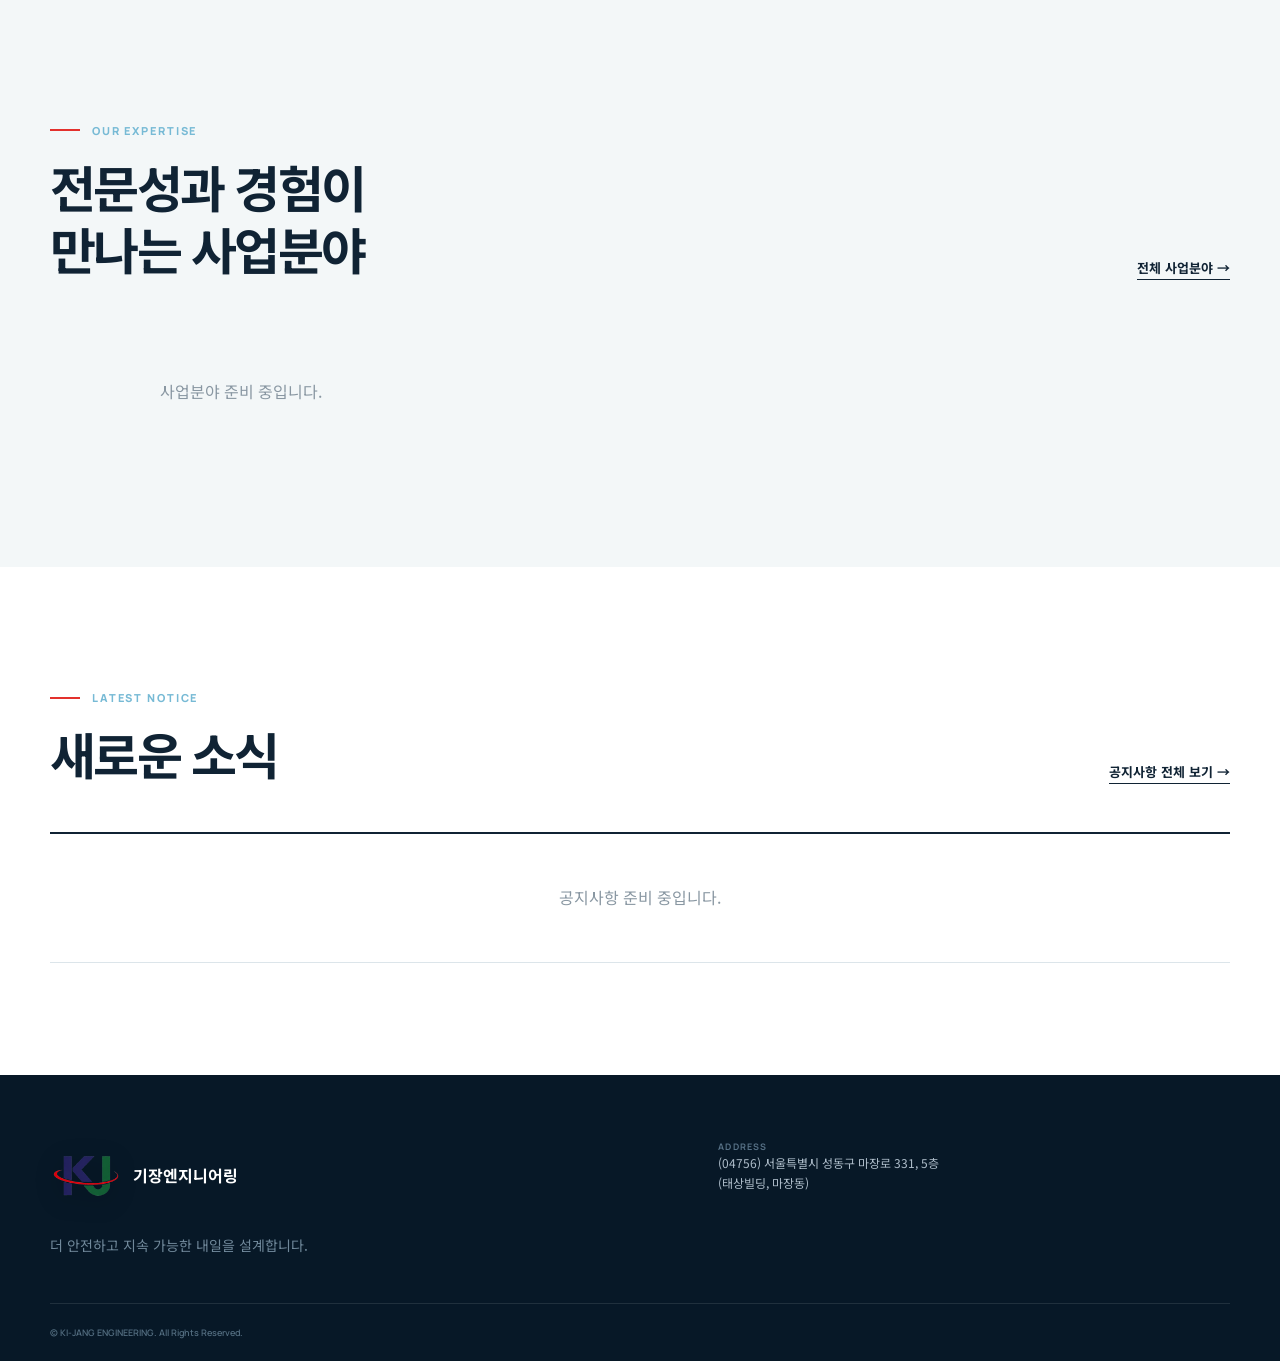
==== commit 431f9bfe: "index.html 업데이트" ====
--- a/index.html
+++ b/index.html
@@ -1,6 +1,6 @@
 <!doctype html><html lang="ko"><head><meta charset="utf-8"><meta name="viewport" content="width=device-width,initial-scale=1"><meta name="description" content="기장엔지니어링"><meta name="keywords" content="기장엔지니어링"><meta name="author" content="기장엔지니어링"><meta property="og:title" content="주식회사 기장엔지니어링"><meta property="og:description" content="주식회사 기장엔지니어링"><meta property="og:image" content="https://kijeng.co.kr/logo.png"><meta property="og:url" content="https://kijeng.co.kr"><meta property="og:type" content="website"><meta name="naver-site-verification" content="176255b0c65cac022cf27e0783213fbde2ab4355" /><title>기장엔지니어링</title><link rel="icon" type="image/png" href="assets/images/kj-symbol.png"><link rel="stylesheet" href="assets/css/style.css"><link rel="stylesheet" href="assets/css/api-content.css"></head><body>
 <header class="site-header"><div class="container nav"><a class="logo" href="index.html"><img class="logo-image" src="assets/images/kj-symbol.png" alt=""><span class="logo-copy">기장엔지니어링 <small>KI-JANG ENGINEERING</small></span></a><nav class="nav-links"><a href="about.html">회사소개</a><a href="business.html">사업분야</a><a href="portfolio.html">주요실적</a><a href="notice.html">공지사항</a></nav><button class="menu" aria-label="메뉴">☰</button></div></header>
-<main><section class="hero" data-home-media="home_hero"><div class="container hero-content"><span class="kicker" data-home-hero-kicker>Engineering the next standard</span><h1><span data-home-hero-title>기술의 다양화와 전문화로</span><br><em data-home-hero-emphasis>더 안전한 내일.</em></h1><p data-home-hero-summary>소방, 에너지, 기계설비와 T.A.B 분야의 정밀한 기술로 시설의 성능과 안전을 확보합니다.</p><div class="hero-actions"><a class="btn btn-white" href="business.html">사업분야 보기 →</a><a class="btn btn-outline" href="portfolio.html">주요 실적 확인</a></div></div></section>
+<main><section class="hero" data-home-media="home_hero"><div class="container hero-content"><span class="kicker" data-home-hero-kicker>Engineering the next standard</span><h1><span data-home-hero-title>사람과 자연이 공존하는</span><br><em data-home-hero-emphasis>더 안전한 내일을 만듭니다.</em></h1><p data-home-hero-summary>소방, 에너지, 기계설비와 T.A.B 분야의 정밀한 기술로 시설의 성능과 안전을 확보합니다.</p><div class="hero-actions"><a class="btn btn-white" href="business.html">사업분야 보기 →</a><a class="btn btn-outline" href="portfolio.html">주요 실적 확인</a></div></div></section>
 <nav class="quick"><div class="container quick-grid"><a href="about.html"><small>ABOUT</small><strong>회사소개 →</strong></a><a href="business.html"><small>BUSINESS</small><strong>사업분야 →</strong></a><a href="portfolio.html"><small>PROJECTS</small><strong>주요실적 →</strong></a><a href="notice.html"><small>NEWS</small><strong>공지사항 →</strong></a><a href="about.html#organization"><small>ORGANIZATION</small><strong>조직도 →</strong></a></div></nav>
 <section class="section"><div class="container intro-grid" data-home-intro-grid><img class="intro-image" data-home-media="home_intro" src="https://images.unsplash.com/photo-1531834685032-c34bf0d84c77?auto=format&fit=crop&w=1000&q=85" alt="엔지니어링 현장"><div class="intro-copy"><span class="eyebrow">About Kijang</span><h2 data-home-intro-title>성능을 입증하는 기술,<br>안전을 지키는 책임</h2><p data-home-intro-summary>1998년 창립 이후 에너지 절약과 환경친화적 기술을 바탕으로 소방·기계설비 분야까지 전문 역량을 확장해 왔습니다.</p><a class="more" href="about.html">회사소개 자세히 보기 →</a></div></div></section>
 <section class="section soft"><div class="container"><div class="section-head"><div><span class="eyebrow">Our Expertise</span><h2 class="section-title">전문성과 경험이<br>만나는 사업분야</h2></div><a class="more" href="business.html">전체 사업분야 →</a></div><div class="cards" id="mainBusinesses"><div class="empty">사업분야를 불러오는 중입니다.</div></div></div></section>
--- a/assets/css/style.css
+++ b/assets/css/style.css
@@ -3,10 +3,10 @@
 :root{--navy:#071827;--navy-2:#0c2638;--ink:#102334;--muted:#627386;--line:#dce5ea;--soft:#f3f7f8;--blue:#34366f;--green:#1f6038;--red:#e3312d;--white:#fff;--max:1180px;--header:84px}
 *{box-sizing:border-box}html{scroll-behavior:smooth}body{margin:0;color:var(--ink);font-family:"Noto Sans KR",sans-serif;line-height:1.7;background:#fff}a{color:inherit;text-decoration:none}img{display:block;max-width:100%}.container{width:min(calc(100% - 48px),var(--max));margin:auto}
 .site-header{position:sticky;z-index:50;top:0;height:var(--header);background:rgba(255,255,255,.96);border-bottom:1px solid rgba(13,38,55,.1);backdrop-filter:blur(16px)}.nav{height:100%;display:flex;align-items:center;justify-content:space-between}.logo{display:inline-flex;align-items:center;gap:11px;line-height:1.1;font-weight:800;white-space:nowrap}.logo-image{width:58px;height:58px;object-fit:contain}.logo-copy{font-size:17px;letter-spacing:-.04em}.logo-copy small{display:block;margin-top:6px;color:#728090;font:700 8px/1 Manrope,sans-serif;letter-spacing:.14em}.nav-links{display:flex;align-items:center;height:100%;gap:34px}.nav-links>a{position:relative;font-size:14px;font-weight:700}.nav-links>a:not(.admin-link):after{position:absolute;right:0;bottom:-14px;left:0;height:2px;content:"";background:var(--red);transform:scaleX(0);transition:.25s}.nav-links>a:hover:after,.nav-links>a.active:after{transform:scaleX(1)}.admin-link{padding:9px 15px;border:1px solid #ccd6dc;border-radius:999px;color:#536474;font-size:12px!important}.menu{display:none;border:0;background:none;font-size:25px}
-.hero{position:relative;min-height:690px;display:grid;align-items:center;color:#fff;overflow:hidden;background:linear-gradient(90deg,rgba(3,18,30,.94) 0%,rgba(5,27,42,.78) 45%,rgba(5,27,42,.25)),url('https://images.unsplash.com/photo-1500530855697-b586d89ba3ee?auto=format&fit=crop&w=2000&q=88') center/cover}.hero:after{position:absolute;right:-40px;bottom:-100px;width:590px;height:590px;content:"";background:url('../images/kj-symbol.png') center/contain no-repeat;opacity:.14;filter:grayscale(1) brightness(4)}.hero-content{position:relative;z-index:2;padding:100px 0}.kicker,.eyebrow{display:inline-flex;align-items:center;gap:12px;color:#77bad5;font:800 11px/1 Manrope,sans-serif;text-transform:uppercase;letter-spacing:.17em}.kicker:before,.eyebrow:before{width:30px;height:2px;content:"";background:var(--red)}.hero h1{max-width:760px;margin:24px 0 22px;font-size:clamp(48px,6.4vw,82px);line-height:1.12;letter-spacing:-.065em}.hero h1 em{color:#7bc4df;font-style:normal}.hero p{max-width:570px;margin:0;color:#c7d4dd;font-size:17px}.hero-actions{display:flex;gap:12px;margin-top:38px}.btn{display:inline-flex;align-items:center;justify-content:center;min-height:52px;padding:0 25px;border:1px solid transparent;font-size:14px;font-weight:700}.btn-white{color:var(--navy);background:#fff}.btn-outline{border-color:rgba(255,255,255,.42);color:#fff}
+.hero{position:relative;min-height:690px;display:grid;align-items:center;color:#fff;overflow:hidden;background-image:linear-gradient(90deg,rgba(3,18,30,.94) 0%,rgba(5,27,42,.78) 45%,rgba(5,27,42,.25)),var(--hero-image,url('https://images.unsplash.com/photo-1500530855697-b586d89ba3ee?auto=format&fit=crop&w=2000&q=88'));background-position:center;background-size:cover}.hero:after{position:absolute;right:-40px;bottom:-100px;width:590px;height:590px;content:"";background:url('../images/kj-symbol.png') center/contain no-repeat;opacity:.14;filter:grayscale(1) brightness(4)}.hero-content{position:relative;z-index:2;padding:100px 0}.kicker,.eyebrow{display:inline-flex;align-items:center;gap:12px;color:#77bad5;font:800 11px/1 Manrope,sans-serif;text-transform:uppercase;letter-spacing:.17em}.kicker:before,.eyebrow:before{width:30px;height:2px;content:"";background:var(--red)}.hero h1{max-width:760px;margin:24px 0 22px;font-size:clamp(48px,6.4vw,82px);line-height:1.12;letter-spacing:-.065em}.hero h1 em{color:#7bc4df;font-style:normal}.hero p{max-width:570px;margin:0;color:#c7d4dd;font-size:17px}.hero-actions{display:flex;gap:12px;margin-top:38px}.btn{display:inline-flex;align-items:center;justify-content:center;min-height:52px;padding:0 25px;border:1px solid transparent;font-size:14px;font-weight:700}.btn-white{color:var(--navy);background:#fff}.btn-outline{border-color:rgba(255,255,255,.42);color:#fff}
 .quick{position:relative;z-index:3;margin-top:-1px;background:var(--navy)}.quick-grid{display:grid;grid-template-columns:repeat(5,1fr)}.quick a{padding:25px 24px;border-right:1px solid rgba(255,255,255,.1);color:#fff;transition:.25s}.quick a:first-child{border-left:1px solid rgba(255,255,255,.1)}.quick a:hover{background:var(--red);transform:translateY(-5px)}.quick small{display:block;margin-bottom:6px;color:#7390a2;font:700 9px Manrope;letter-spacing:.15em}.quick strong{font-size:14px}
 .sub-hero{position:relative;height:380px;display:flex;align-items:flex-end;color:#fff;background:linear-gradient(90deg,rgba(4,22,35,.9),rgba(4,22,35,.35)),var(--bg) center/cover}.sub-hero:after{position:absolute;right:8%;bottom:-55px;width:270px;height:270px;content:"";background:url('../images/kj-symbol.png') center/contain no-repeat;opacity:.13;filter:grayscale(1) brightness(4)}.sub-hero .container{position:relative;z-index:2;padding-bottom:62px}.sub-hero h1{margin:17px 0 5px;font-size:52px;line-height:1.1;letter-spacing:-.06em}.breadcrumb{color:#aebcc6;font:600 10px Manrope;letter-spacing:.1em}.page-tabs{position:sticky;z-index:10;top:var(--header);border-bottom:1px solid var(--line);background:#fff}.page-tabs .container{display:flex}.page-tabs a{padding:17px 27px;border-right:1px solid var(--line);color:#71808c;font-size:13px;font-weight:700}.page-tabs a:first-child{border-left:1px solid var(--line)}.page-tabs a.active{color:#fff;background:var(--blue)}
-.section{padding:112px 0;scroll-margin-top:calc(var(--header) + 58px)}.section.soft{background:var(--soft)}.section-head{display:flex;align-items:flex-end;justify-content:space-between;gap:40px;margin-bottom:48px}.section-title,.intro-copy h2{margin:16px 0 0;font-size:clamp(34px,4vw,50px);line-height:1.25;letter-spacing:-.055em}.section-copy{max-width:430px;margin:0;color:var(--muted)}.intro-grid{display:grid;grid-template-columns:1.03fr .97fr;align-items:center;gap:80px}.intro-image{width:100%;height:500px;object-fit:cover;border-radius:2px}.intro-copy p{color:var(--muted)}.value-list{margin:35px 0;border-top:1px solid var(--line)}.value{display:grid;grid-template-columns:55px 1fr;gap:18px;padding:18px 0;border-bottom:1px solid var(--line)}.value b{color:var(--red);font:800 12px Manrope}.value strong,.value span{display:block}.value span{margin-top:3px;color:var(--muted);font-size:13px}.more{display:inline-block;border-bottom:1px solid var(--ink);font-size:13px;font-weight:700}
+.section{padding:112px 0;scroll-margin-top:calc(var(--header) + 58px)}.section.soft{background:var(--soft)}.section-head{display:flex;align-items:flex-end;justify-content:space-between;gap:40px;margin-bottom:48px}.section-title,.intro-copy h2{margin:16px 0 0;font-size:clamp(34px,4vw,50px);line-height:1.25;letter-spacing:-.055em}.section-copy{max-width:430px;margin:0;color:var(--muted)}.intro-grid{display:grid;grid-template-columns:1.03fr .97fr;align-items:center;gap:80px}.intro-grid.no-image{grid-template-columns:1fr}.intro-grid.no-image .intro-copy{max-width:760px}.intro-image{width:100%;height:500px;object-fit:cover;border-radius:2px}.intro-copy p{color:var(--muted)}.value-list{margin:35px 0;border-top:1px solid var(--line)}.value{display:grid;grid-template-columns:55px 1fr;gap:18px;padding:18px 0;border-bottom:1px solid var(--line)}.value b{color:var(--red);font:800 12px Manrope}.value strong,.value span{display:block}.value span{margin-top:3px;color:var(--muted);font-size:13px}.more{display:inline-block;border-bottom:1px solid var(--ink);font-size:13px;font-weight:700}
 .cards{display:grid;grid-template-columns:repeat(3,1fr);gap:18px}.card{position:relative;height:430px;display:flex;flex-direction:column;justify-content:flex-end;overflow:hidden;padding:30px;color:#fff;background:linear-gradient(0deg,rgba(2,17,28,.9),rgba(2,17,28,.03)),var(--image) center/cover;transition:.35s}.card:after{position:absolute;top:0;right:0;width:5px;height:0;content:"";background:var(--red);transition:.35s}.card:hover{transform:translateY(-7px)}.card:hover:after{height:100%}.card small{font:700 10px Manrope;letter-spacing:.14em;color:#8fd0e6}.card h3{margin:10px 0 5px;font-size:25px}.card p{margin:0;color:#ccd9e0;font-size:14px}
 .facts{display:grid;grid-template-columns:repeat(4,1fr);margin-top:48px;border-top:1px solid var(--line);border-left:1px solid var(--line)}.fact{min-height:135px;padding:29px;border-right:1px solid var(--line);border-bottom:1px solid var(--line)}.fact small{display:block;margin-bottom:10px;color:#80909e;font-size:12px}.fact strong{font-size:16px}.preview-list{border-top:2px solid var(--ink)}.preview-list>*{display:grid;grid-template-columns:95px 1fr auto;gap:20px;padding:22px 16px;border-bottom:1px solid var(--line)}.empty{padding:50px!important;text-align:center!important;display:block!important;color:#8997a2}.project-grid{display:grid;grid-template-columns:repeat(3,1fr);gap:20px}.project-grid>article{min-height:300px;padding:28px;border:1px solid var(--line);background:#fff}#organizationView img{max-width:100%;margin:auto;border:1px solid var(--line)}
 footer{padding:65px 0 22px;color:#aebdca;background:var(--navy)}.footer-grid{display:grid;grid-template-columns:1.15fr 1fr;gap:80px}.footer-brand .logo{color:#fff}.footer-brand .logo-image{width:72px;height:72px;filter:drop-shadow(0 5px 12px rgba(0,0,0,.2))}.footer-brand p{margin:15px 0 0;color:#71899b;font-size:14px}.footer-info{display:grid;grid-template-columns:1fr 1fr;gap:20px 35px;font-size:12px}.footer-info small{display:block;color:#577186;font:700 9px Manrope;letter-spacing:.12em}.copyright{display:flex;justify-content:space-between;margin-top:45px;padding-top:22px;border-top:1px solid rgba(255,255,255,.1);color:#526c7f;font:600 9px Manrope}
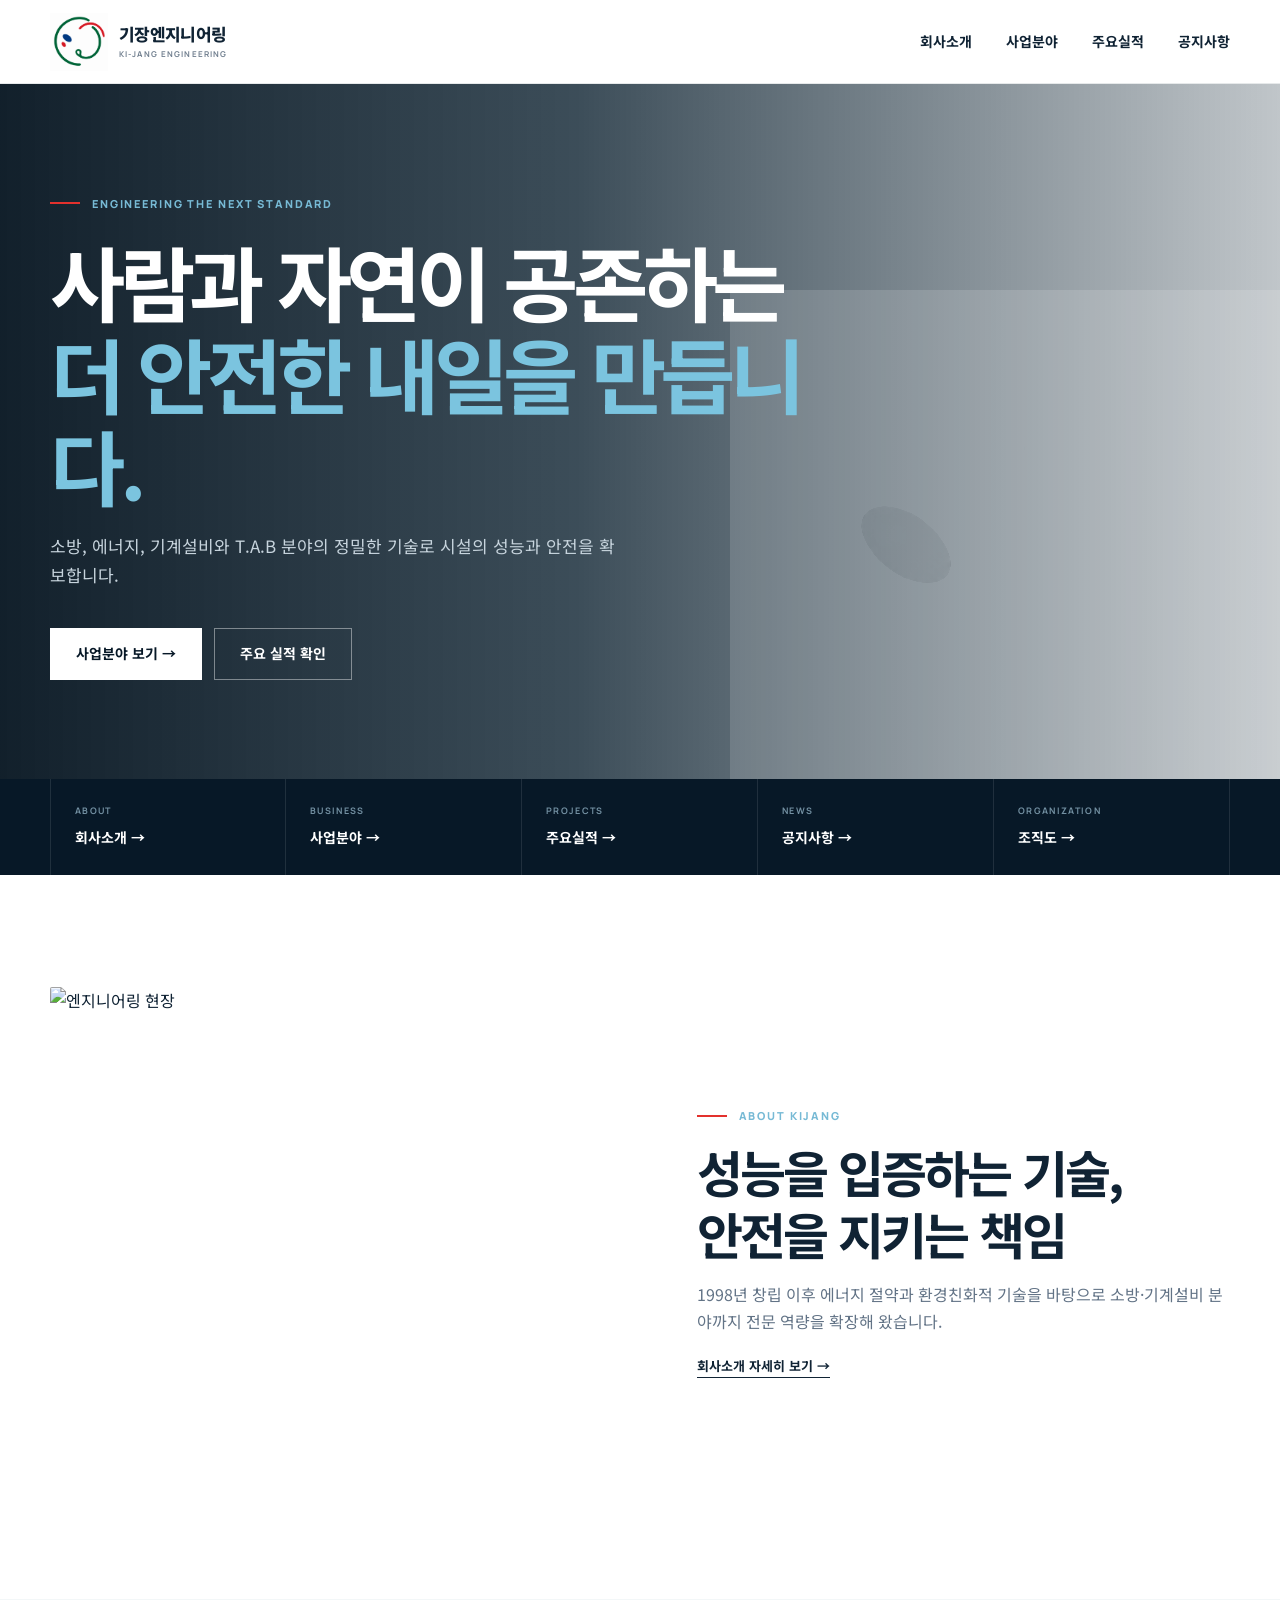
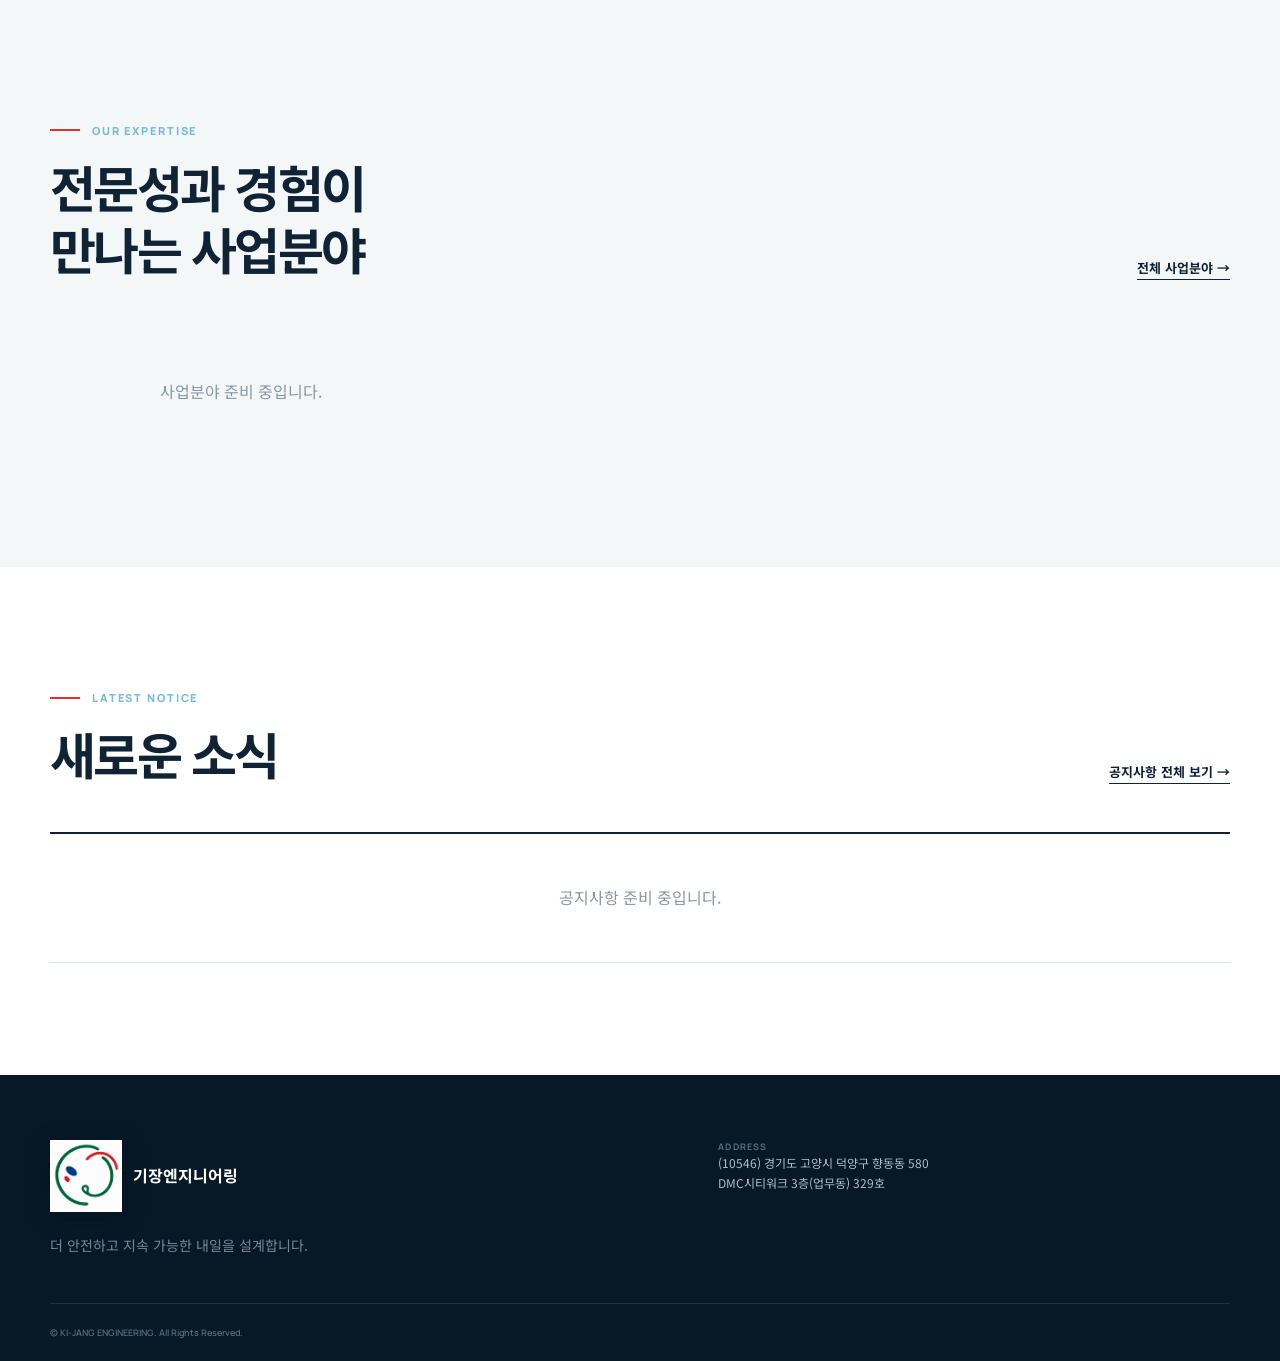
==== commit f7dbc2e9: "Update index.html" ====
--- a/index.html
+++ b/index.html
@@ -5,5 +5,5 @@
 <section class="section"><div class="container intro-grid" data-home-intro-grid><img class="intro-image" data-home-media="home_intro" src="https://images.unsplash.com/photo-1531834685032-c34bf0d84c77?auto=format&fit=crop&w=1000&q=85" alt="엔지니어링 현장"><div class="intro-copy"><span class="eyebrow">About Kijang</span><h2 data-home-intro-title>성능을 입증하는 기술,<br>안전을 지키는 책임</h2><p data-home-intro-summary>1998년 창립 이후 에너지 절약과 환경친화적 기술을 바탕으로 소방·기계설비 분야까지 전문 역량을 확장해 왔습니다.</p><a class="more" href="about.html">회사소개 자세히 보기 →</a></div></div></section>
 <section class="section soft"><div class="container"><div class="section-head"><div><span class="eyebrow">Our Expertise</span><h2 class="section-title">전문성과 경험이<br>만나는 사업분야</h2></div><a class="more" href="business.html">전체 사업분야 →</a></div><div class="cards" id="mainBusinesses"><div class="empty">사업분야를 불러오는 중입니다.</div></div></div></section>
 <section class="section"><div class="container"><div class="section-head"><div><span class="eyebrow">Latest Notice</span><h2 class="section-title">새로운 소식</h2></div><a class="more" href="notice.html">공지사항 전체 보기 →</a></div><div class="preview-list" id="mainNotices"><div class="empty">불러오는 중입니다.</div></div></div></section></main>
-<footer><div class="container"><div class="footer-grid"><div class="footer-brand"><div class="logo"><img class="logo-image" src="assets/images/kj-symbol.png" alt=""><strong>기장엔지니어링</strong></div><p>더 안전하고 지속 가능한 내일을 설계합니다.</p></div><div class="footer-info"><div><small>ADDRESS</small>(04756) 서울특별시 성동구 마장로 331, 5층<br>(태상빌딩, 마장동)</div></div></div><div class="copyright"><span>© KI-JANG ENGINEERING. All Rights Reserved.</span></div></div></footer>
+<footer><div class="container"><div class="footer-grid"><div class="footer-brand"><div class="logo"><img class="logo-image" src="assets/images/kj-symbol.png" alt=""><strong>기장엔지니어링</strong></div><p>더 안전하고 지속 가능한 내일을 설계합니다.</p></div><div class="footer-info"><div><small>ADDRESS</small>(10546) 경기도 고양시 덕양구 향동동 580 DMC시티워크 3층(업무동) 329호</div></div></div><div class="copyright"><span>© KI-JANG ENGINEERING. All Rights Reserved.</span></div></div></footer>
 <script src="assets/js/common.js"></script><script src="assets/js/api.js"></script><script>hydrateHomePage();renderMainBusinesses(document.querySelector('#mainBusinesses'),3);renderNotices(document.querySelector('#mainNotices'),4)</script></body></html>
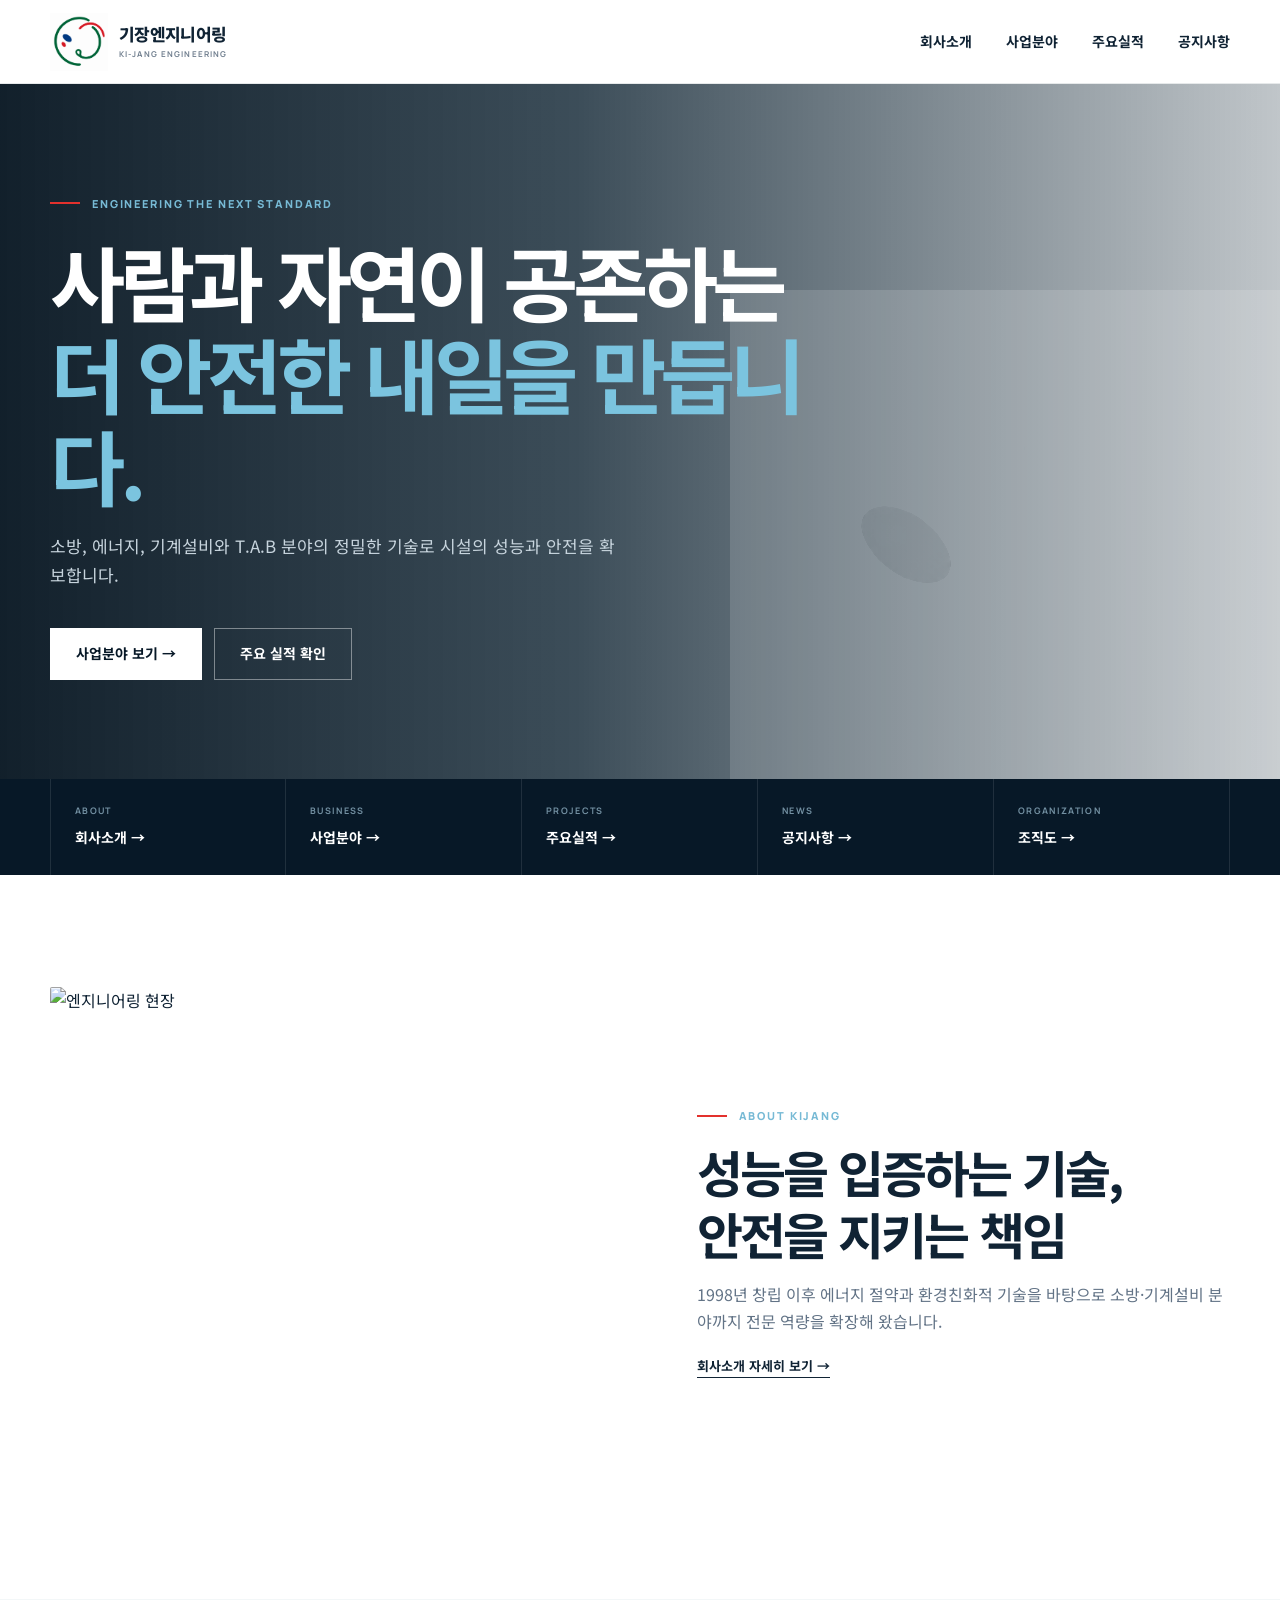
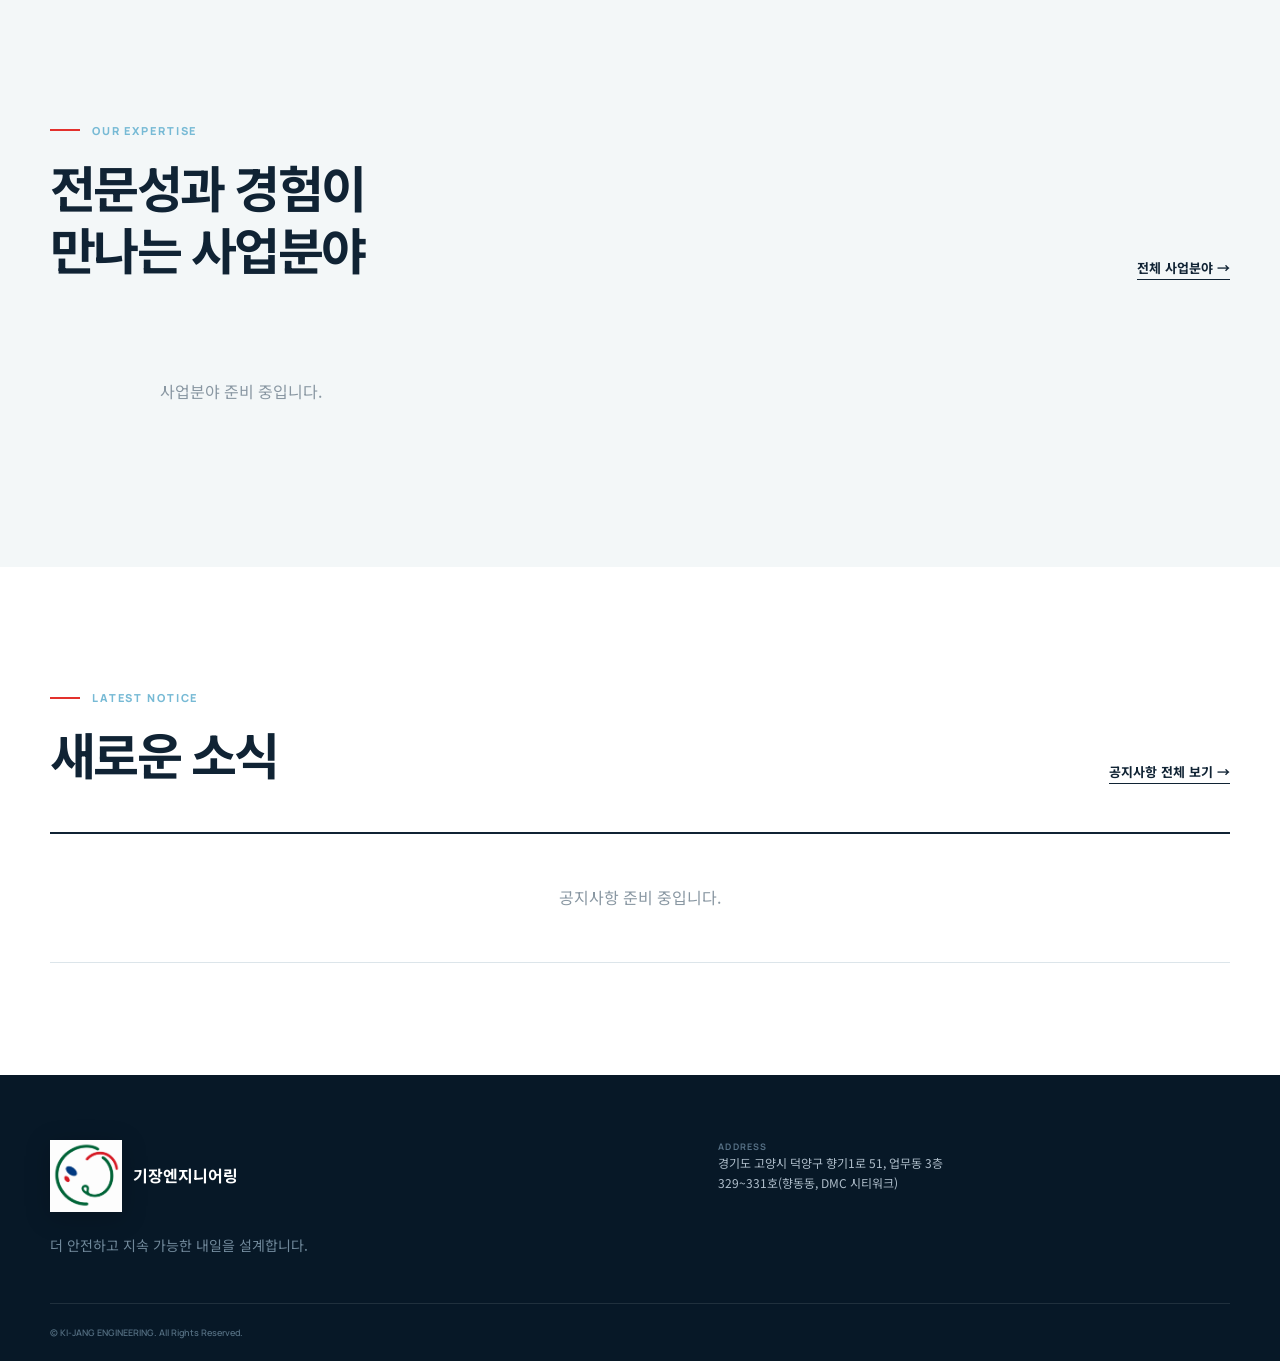
==== commit b604fcf5: "Update company address to Hyanggi 1-ro 51, offices 329–331" ====
--- a/index.html
+++ b/index.html
@@ -5,5 +5,5 @@
 <section class="section"><div class="container intro-grid" data-home-intro-grid><img class="intro-image" data-home-media="home_intro" src="https://images.unsplash.com/photo-1531834685032-c34bf0d84c77?auto=format&fit=crop&w=1000&q=85" alt="엔지니어링 현장"><div class="intro-copy"><span class="eyebrow">About Kijang</span><h2 data-home-intro-title>성능을 입증하는 기술,<br>안전을 지키는 책임</h2><p data-home-intro-summary>1998년 창립 이후 에너지 절약과 환경친화적 기술을 바탕으로 소방·기계설비 분야까지 전문 역량을 확장해 왔습니다.</p><a class="more" href="about.html">회사소개 자세히 보기 →</a></div></div></section>
 <section class="section soft"><div class="container"><div class="section-head"><div><span class="eyebrow">Our Expertise</span><h2 class="section-title">전문성과 경험이<br>만나는 사업분야</h2></div><a class="more" href="business.html">전체 사업분야 →</a></div><div class="cards" id="mainBusinesses"><div class="empty">사업분야를 불러오는 중입니다.</div></div></div></section>
 <section class="section"><div class="container"><div class="section-head"><div><span class="eyebrow">Latest Notice</span><h2 class="section-title">새로운 소식</h2></div><a class="more" href="notice.html">공지사항 전체 보기 →</a></div><div class="preview-list" id="mainNotices"><div class="empty">불러오는 중입니다.</div></div></div></section></main>
-<footer><div class="container"><div class="footer-grid"><div class="footer-brand"><div class="logo"><img class="logo-image" src="assets/images/kj-symbol.png" alt=""><strong>기장엔지니어링</strong></div><p>더 안전하고 지속 가능한 내일을 설계합니다.</p></div><div class="footer-info"><div><small>ADDRESS</small>(10546) 경기도 고양시 덕양구 향동동 580 DMC시티워크 3층(업무동) 329호</div></div></div><div class="copyright"><span>© KI-JANG ENGINEERING. All Rights Reserved.</span></div></div></footer>
+<footer><div class="container"><div class="footer-grid"><div class="footer-brand"><div class="logo"><img class="logo-image" src="assets/images/kj-symbol.png" alt=""><strong>기장엔지니어링</strong></div><p>더 안전하고 지속 가능한 내일을 설계합니다.</p></div><div class="footer-info"><div><small>ADDRESS</small>경기도 고양시 덕양구 향기1로 51, 업무동 3층 329~331호(향동동, DMC 시티워크)</div></div></div><div class="copyright"><span>© KI-JANG ENGINEERING. All Rights Reserved.</span></div></div></footer>
 <script src="assets/js/common.js"></script><script src="assets/js/api.js"></script><script>hydrateHomePage();renderMainBusinesses(document.querySelector('#mainBusinesses'),3);renderNotices(document.querySelector('#mainNotices'),4)</script></body></html>
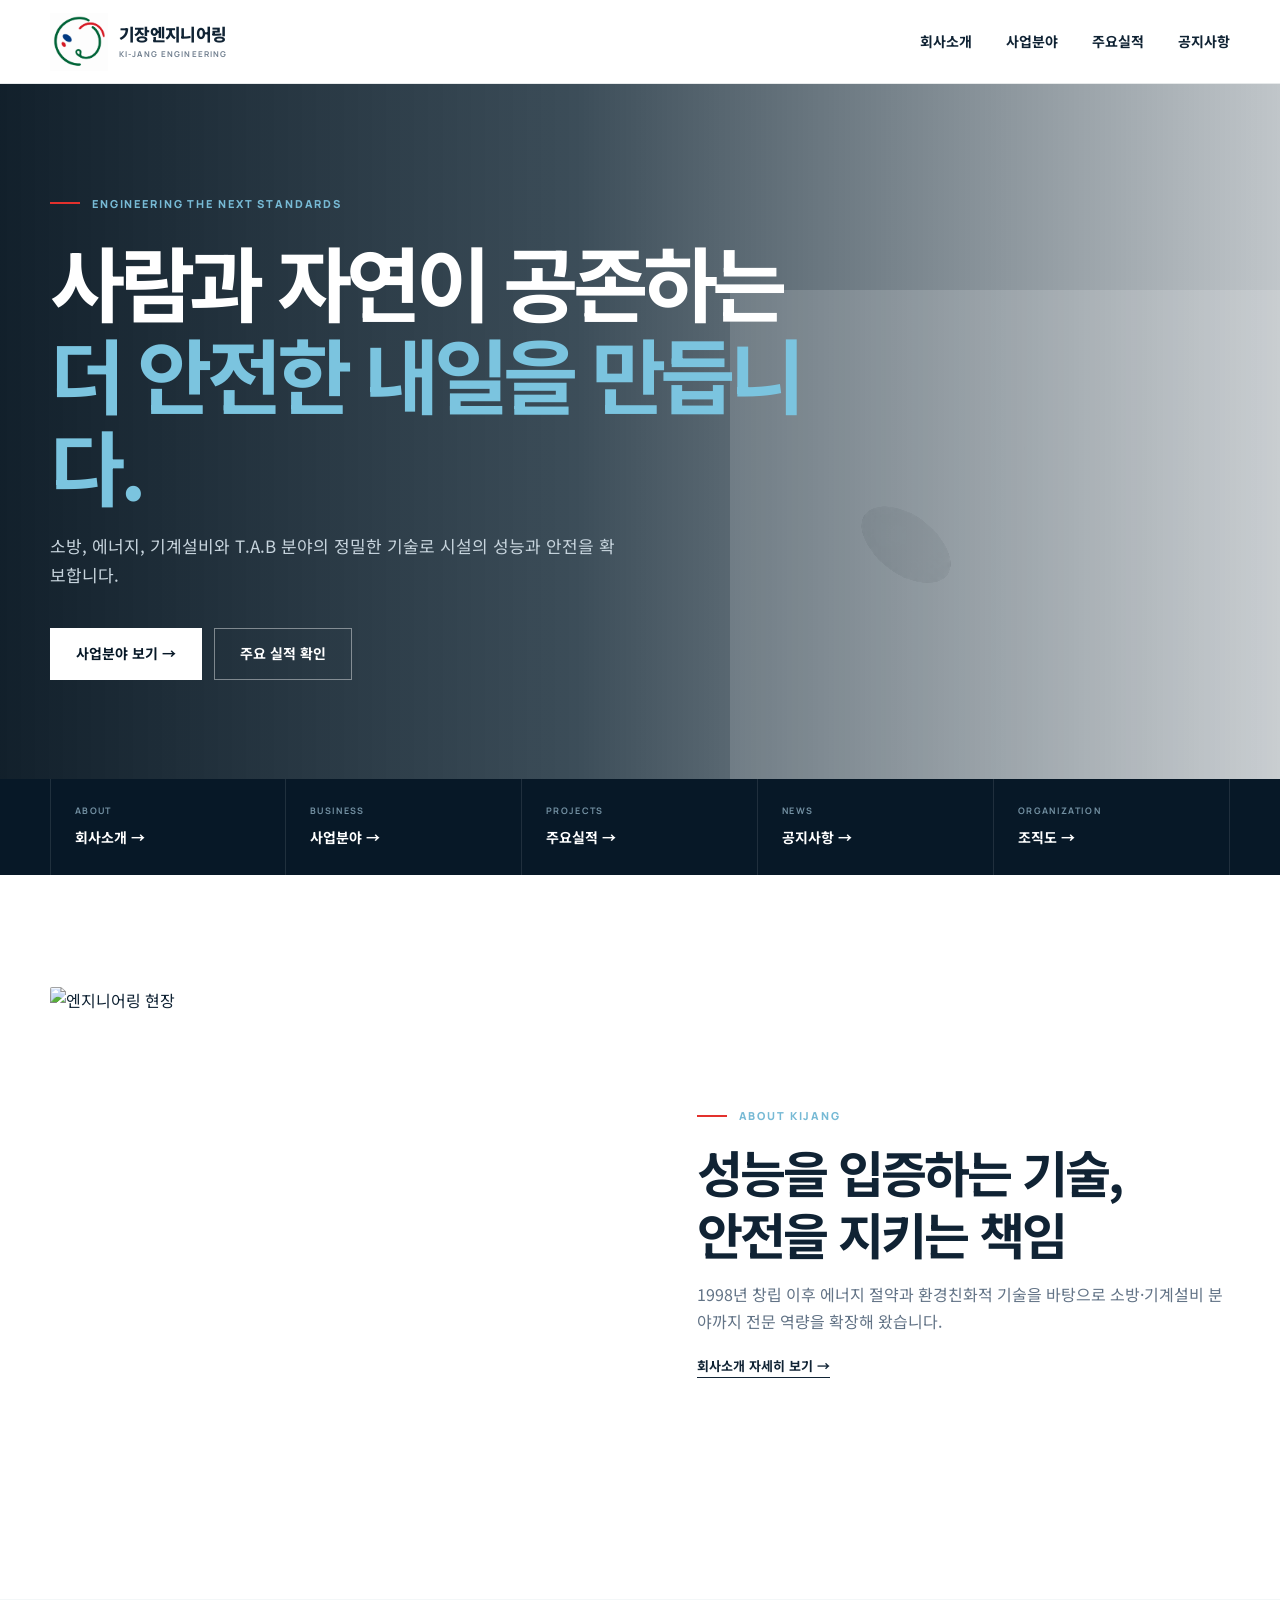
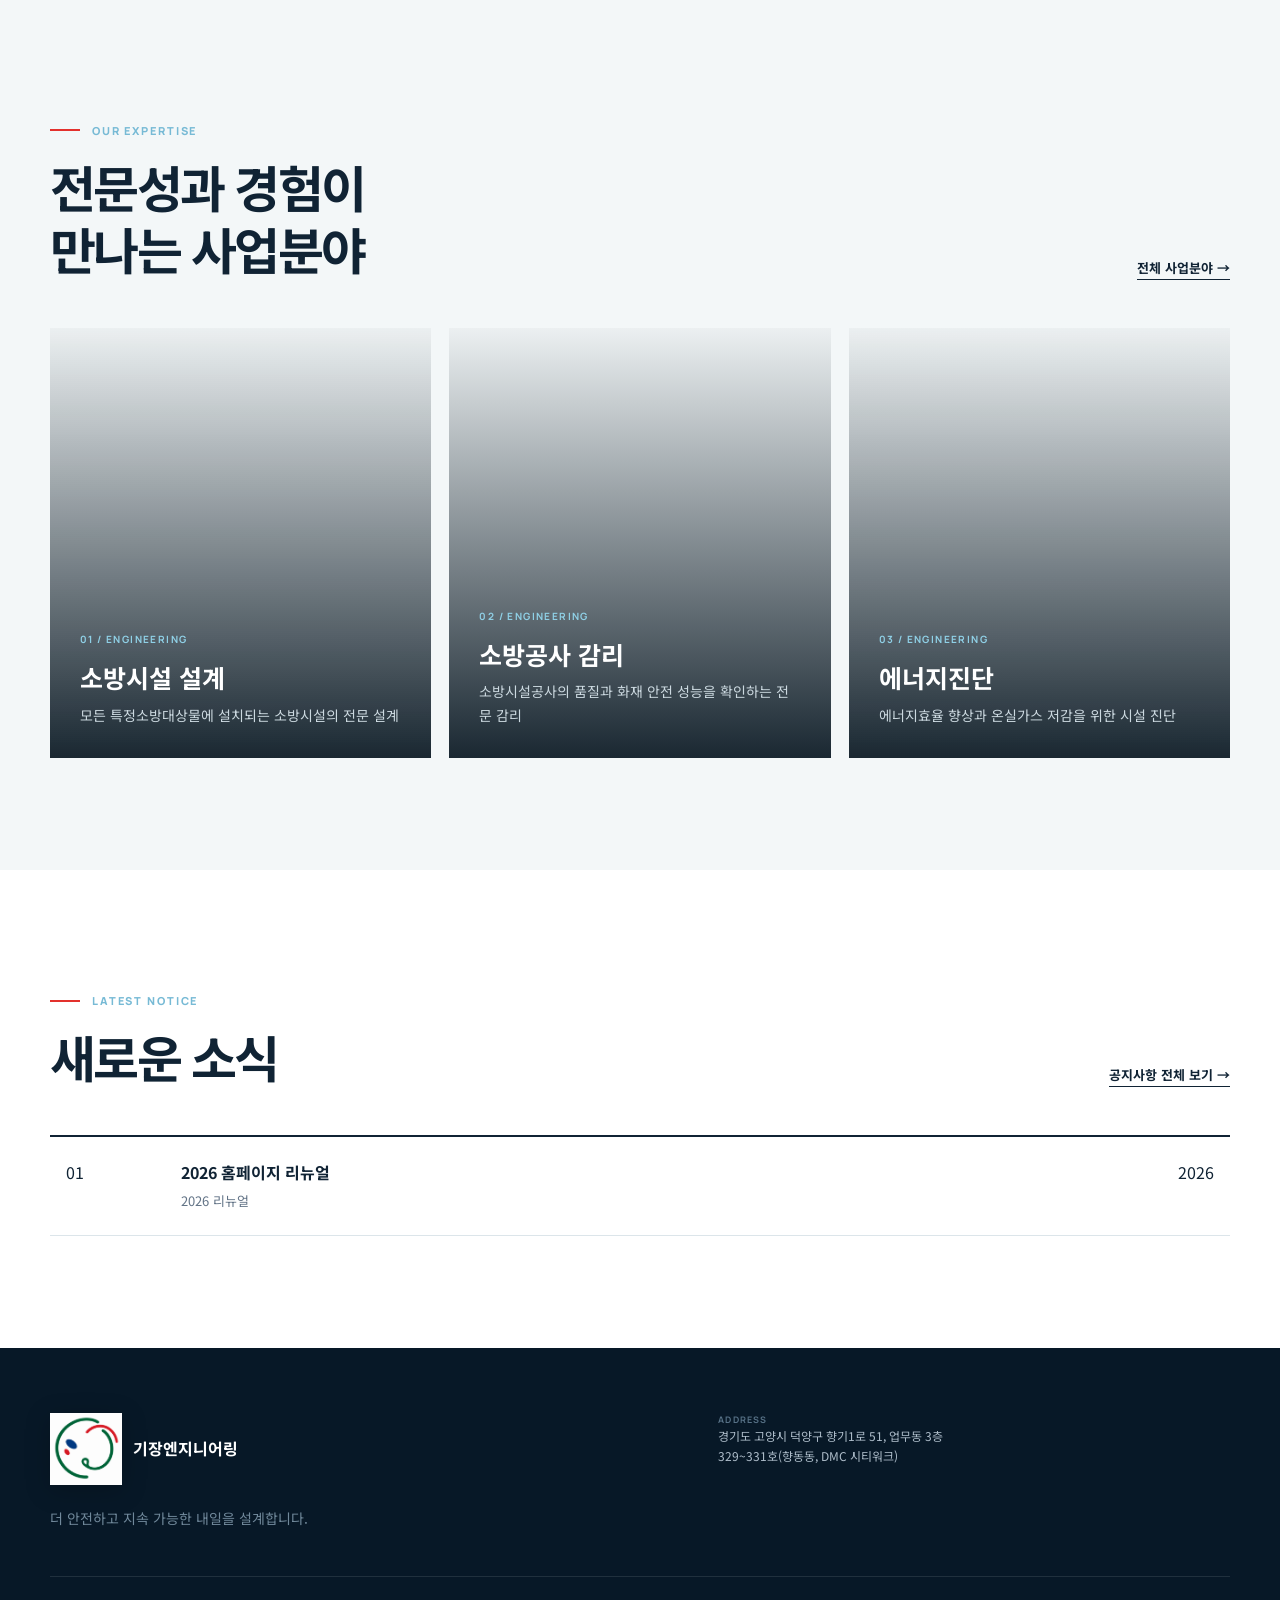
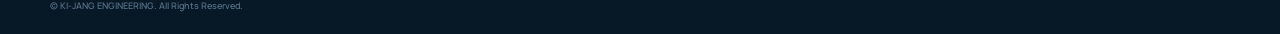
==== commit 90973137: "관리자 페이지에서 사이트 콘텐츠 수정" ====
--- a/index.html
+++ b/index.html
@@ -1,9 +1,16 @@
-<!doctype html><html lang="ko"><head><meta charset="utf-8"><meta name="viewport" content="width=device-width,initial-scale=1"><meta name="description" content="기장엔지니어링"><meta name="keywords" content="기장엔지니어링"><meta name="author" content="기장엔지니어링"><meta property="og:title" content="주식회사 기장엔지니어링"><meta property="og:description" content="주식회사 기장엔지니어링"><meta property="og:image" content="https://kijeng.co.kr/logo.png"><meta property="og:url" content="https://kijeng.co.kr"><meta property="og:type" content="website"><meta name="naver-site-verification" content="176255b0c65cac022cf27e0783213fbde2ab4355" /><title>기장엔지니어링</title><link rel="icon" type="image/png" href="assets/images/kj-symbol.png"><link rel="stylesheet" href="assets/css/style.css"><link rel="stylesheet" href="assets/css/api-content.css"></head><body>
+<!doctype html>
+<html lang="ko"><head><meta charset="utf-8"><meta name="viewport" content="width=device-width,initial-scale=1"><meta name="description" content="기장엔지니어링"><meta name="keywords" content="기장엔지니어링"><meta name="author" content="기장엔지니어링"><meta property="og:title" content="주식회사 기장엔지니어링"><meta property="og:description" content="주식회사 기장엔지니어링"><meta property="og:image" content="https://kijeng.co.kr/logo.png"><meta property="og:url" content="https://kijeng.co.kr"><meta property="og:type" content="website"><meta name="naver-site-verification" content="176255b0c65cac022cf27e0783213fbde2ab4355"><title>기장엔지니어링</title><link rel="icon" type="image/png" href="assets/images/kj-symbol.png"><link rel="stylesheet" href="assets/css/style.css"><link rel="stylesheet" href="assets/css/api-content.css"></head><body>
 <header class="site-header"><div class="container nav"><a class="logo" href="index.html"><img class="logo-image" src="assets/images/kj-symbol.png" alt=""><span class="logo-copy">기장엔지니어링 <small>KI-JANG ENGINEERING</small></span></a><nav class="nav-links"><a href="about.html">회사소개</a><a href="business.html">사업분야</a><a href="portfolio.html">주요실적</a><a href="notice.html">공지사항</a></nav><button class="menu" aria-label="메뉴">☰</button></div></header>
-<main><section class="hero" data-home-media="home_hero"><div class="container hero-content"><span class="kicker" data-home-hero-kicker>Engineering the next standard</span><h1><span data-home-hero-title>사람과 자연이 공존하는</span><br><em data-home-hero-emphasis>더 안전한 내일을 만듭니다.</em></h1><p data-home-hero-summary>소방, 에너지, 기계설비와 T.A.B 분야의 정밀한 기술로 시설의 성능과 안전을 확보합니다.</p><div class="hero-actions"><a class="btn btn-white" href="business.html">사업분야 보기 →</a><a class="btn btn-outline" href="portfolio.html">주요 실적 확인</a></div></div></section>
+<main><section class="hero" data-home-media="home_hero"><div class="container hero-content"><span class="kicker" data-home-hero-kicker="">ENGINEERING THE NEXT STANDARDs</span><h1><span data-home-hero-title="">사람과 자연이 공존하는</span><br><em data-home-hero-emphasis="">더 안전한 내일을 만듭니다.</em></h1><p data-home-hero-summary="">소방, 에너지, 기계설비와 T.A.B 분야의 정밀한 기술로 시설의 성능과 안전을 확보합니다.</p><div class="hero-actions"><a class="btn btn-white" href="business.html">사업분야 보기 →</a><a class="btn btn-outline" href="portfolio.html">주요 실적 확인</a></div></div></section>
 <nav class="quick"><div class="container quick-grid"><a href="about.html"><small>ABOUT</small><strong>회사소개 →</strong></a><a href="business.html"><small>BUSINESS</small><strong>사업분야 →</strong></a><a href="portfolio.html"><small>PROJECTS</small><strong>주요실적 →</strong></a><a href="notice.html"><small>NEWS</small><strong>공지사항 →</strong></a><a href="about.html#organization"><small>ORGANIZATION</small><strong>조직도 →</strong></a></div></nav>
-<section class="section"><div class="container intro-grid" data-home-intro-grid><img class="intro-image" data-home-media="home_intro" src="https://images.unsplash.com/photo-1531834685032-c34bf0d84c77?auto=format&fit=crop&w=1000&q=85" alt="엔지니어링 현장"><div class="intro-copy"><span class="eyebrow">About Kijang</span><h2 data-home-intro-title>성능을 입증하는 기술,<br>안전을 지키는 책임</h2><p data-home-intro-summary>1998년 창립 이후 에너지 절약과 환경친화적 기술을 바탕으로 소방·기계설비 분야까지 전문 역량을 확장해 왔습니다.</p><a class="more" href="about.html">회사소개 자세히 보기 →</a></div></div></section>
-<section class="section soft"><div class="container"><div class="section-head"><div><span class="eyebrow">Our Expertise</span><h2 class="section-title">전문성과 경험이<br>만나는 사업분야</h2></div><a class="more" href="business.html">전체 사업분야 →</a></div><div class="cards" id="mainBusinesses"><div class="empty">사업분야를 불러오는 중입니다.</div></div></div></section>
-<section class="section"><div class="container"><div class="section-head"><div><span class="eyebrow">Latest Notice</span><h2 class="section-title">새로운 소식</h2></div><a class="more" href="notice.html">공지사항 전체 보기 →</a></div><div class="preview-list" id="mainNotices"><div class="empty">불러오는 중입니다.</div></div></div></section></main>
+<section class="section"><div class="container intro-grid" data-home-intro-grid=""><img class="intro-image" data-home-media="home_intro" src="https://images.unsplash.com/photo-1531834685032-c34bf0d84c77?auto=format&amp;fit=crop&amp;w=1000&amp;q=85" alt="엔지니어링 현장"><div class="intro-copy"><span class="eyebrow">About Kijang</span><h2 data-home-intro-title="">성능을 입증하는 기술,<br>안전을 지키는 책임</h2><p data-home-intro-summary="">1998년 창립 이후 에너지 절약과 환경친화적 기술을 바탕으로 소방·기계설비 분야까지 전문 역량을 확장해 왔습니다.</p><a class="more" href="about.html">회사소개 자세히 보기 →</a></div></div></section>
+<section class="section soft"><div class="container"><div class="section-head"><div><span class="eyebrow">Our Expertise</span><h2 class="section-title">전문성과 경험이<br>만나는 사업분야</h2></div><a class="more" href="business.html">전체 사업분야 →</a></div><div class="cards" id="mainBusinesses"><a class="card" href="business.html?section=design" style="--image:url(&quot;https://images.unsplash.com/photo-1581094794329-c8112a89af12?auto=format&amp;fit=crop&amp;w=900&amp;q=84&quot;)"><small>01 / ENGINEERING</small><h3>소방시설 설계</h3><p>모든 특정소방대상물에 설치되는 소방시설의 전문 설계</p></a><a class="card" href="business.html?section=supervising" style="--image:url(&quot;https://images.unsplash.com/photo-1504917595217-d4dc5ebe6122?auto=format&amp;fit=crop&amp;w=900&amp;q=84&quot;)"><small>02 / ENGINEERING</small><h3>소방공사 감리</h3><p>소방시설공사의 품질과 화재 안전 성능을 확인하는 전문 감리</p></a><a class="card" href="business.html?section=diagnosis" style="--image:url(&quot;https://images.unsplash.com/photo-1531053326607-9d349096d887?auto=format&amp;fit=crop&amp;w=900&amp;q=84&quot;)"><small>03 / ENGINEERING</small><h3>에너지진단</h3><p>에너지효율 향상과 온실가스 저감을 위한 시설 진단</p></a></div></div></section>
+<section class="section"><div class="container"><div class="section-head"><div><span class="eyebrow">Latest Notice</span><h2 class="section-title">새로운 소식</h2></div><a class="more" href="notice.html">공지사항 전체 보기 →</a></div><div class="preview-list" id="mainNotices"><article class="content-row" data-content-detail="">
+        <span>01</span>
+        <div><strong>2026 홈페이지 리뉴얼</strong><p>2026 리뉴얼</p><div class="content-detail"><img src="https://mrdindoin.ddns.net/kij/uploads/e2741679d93e45c1ba42f302d72721bf.webp" alt="kj-symbol.png"></div></div>
+        <time>2026</time>
+      </article></div></div></section></main>
 <footer><div class="container"><div class="footer-grid"><div class="footer-brand"><div class="logo"><img class="logo-image" src="assets/images/kj-symbol.png" alt=""><strong>기장엔지니어링</strong></div><p>더 안전하고 지속 가능한 내일을 설계합니다.</p></div><div class="footer-info"><div><small>ADDRESS</small>경기도 고양시 덕양구 향기1로 51, 업무동 3층 329~331호(향동동, DMC 시티워크)</div></div></div><div class="copyright"><span>© KI-JANG ENGINEERING. All Rights Reserved.</span></div></div></footer>
+
+
 <script src="assets/js/common.js"></script><script src="assets/js/api.js"></script><script>hydrateHomePage();renderMainBusinesses(document.querySelector('#mainBusinesses'),3);renderNotices(document.querySelector('#mainNotices'),4)</script></body></html>
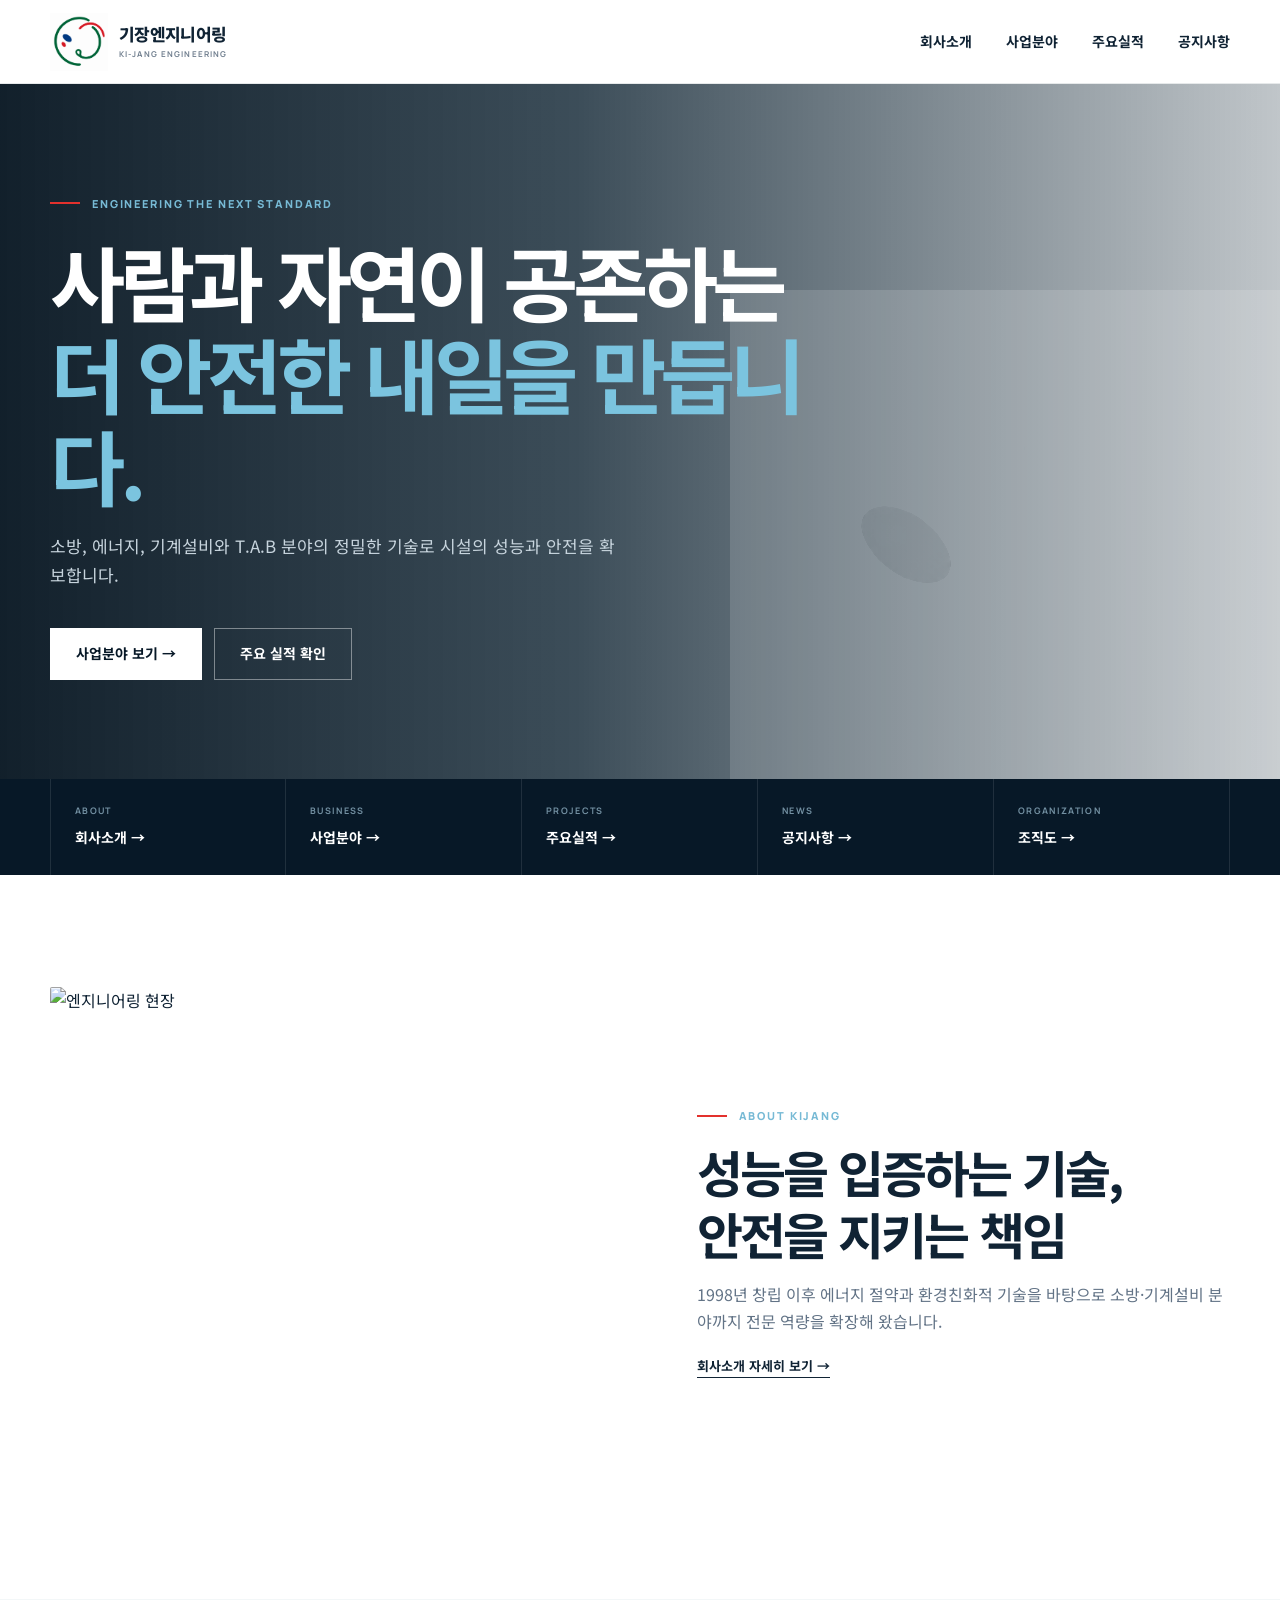
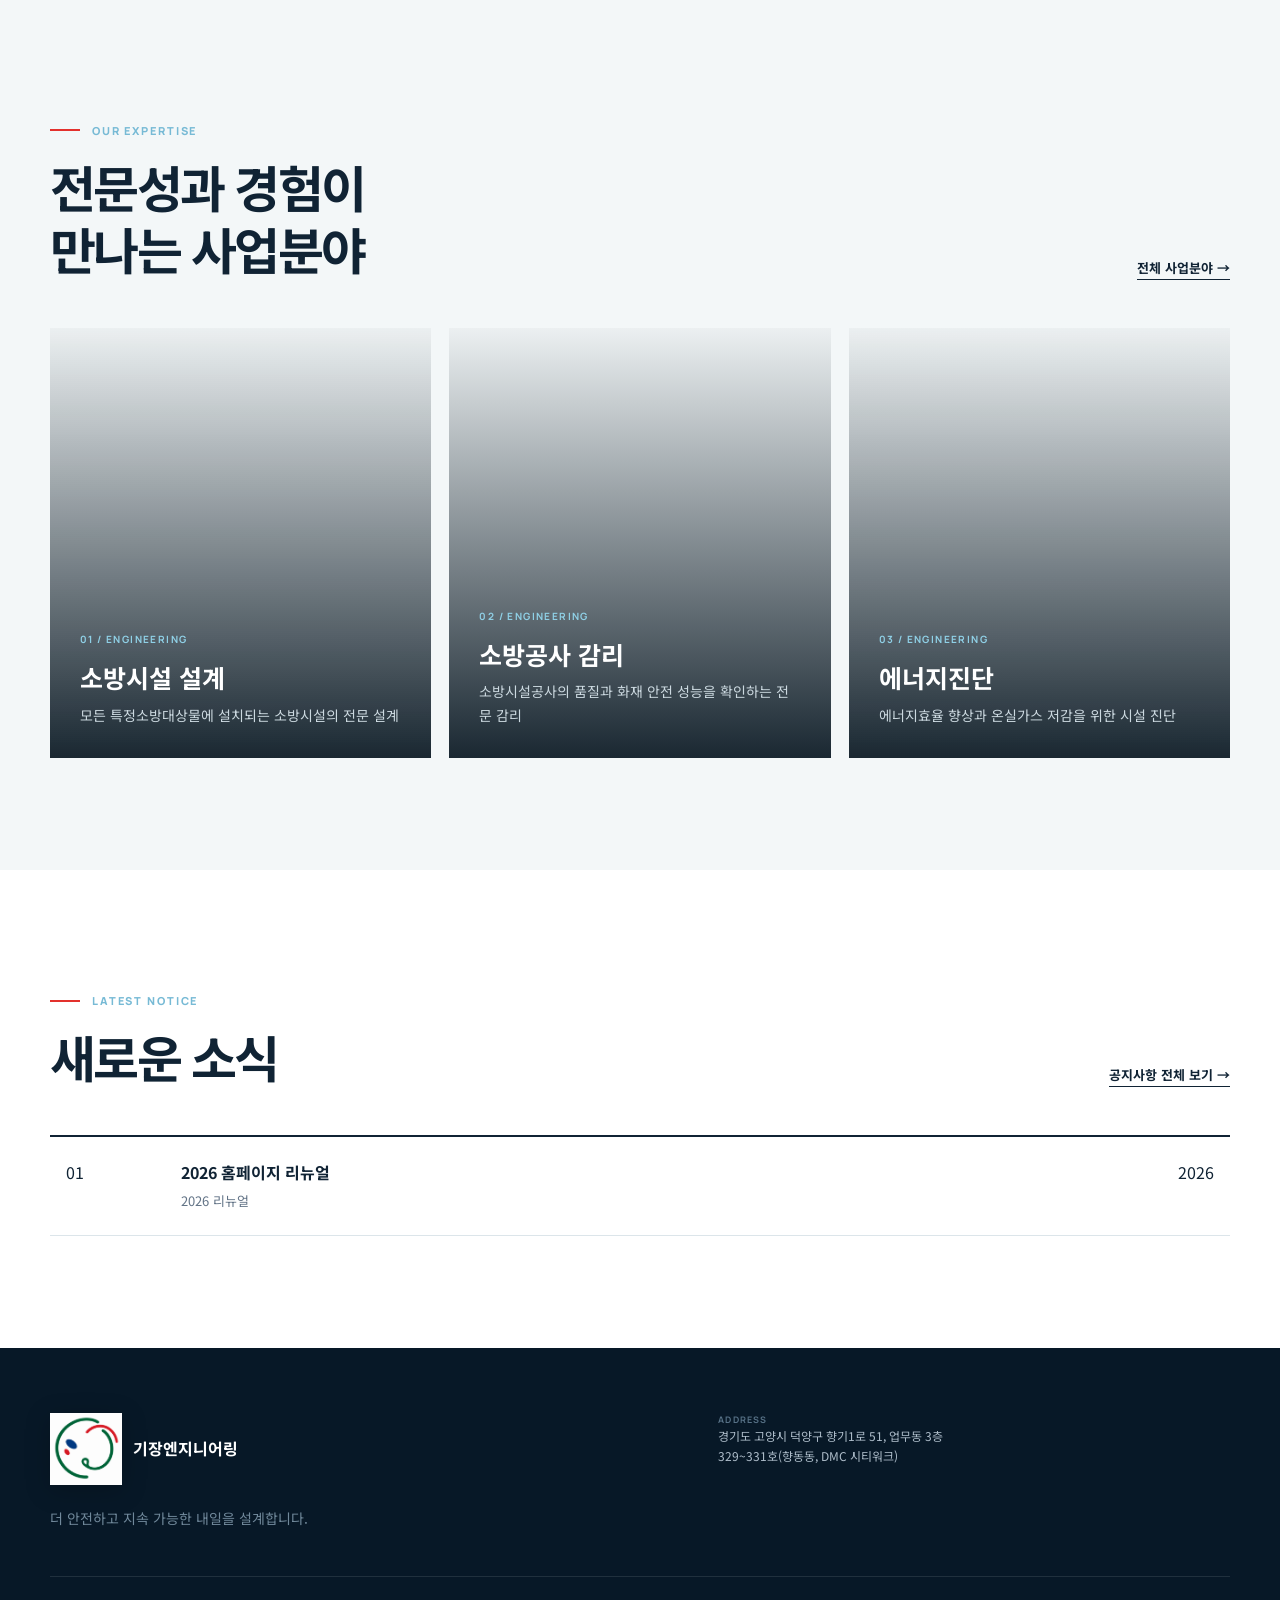
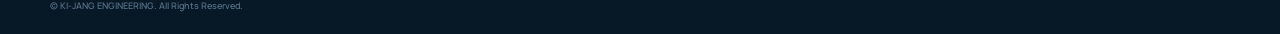
==== commit 9f3d4444: "관리자 페이지에서 사이트 콘텐츠 수정" ====
--- a/index.html
+++ b/index.html
@@ -1,7 +1,7 @@
 <!doctype html>
 <html lang="ko"><head><meta charset="utf-8"><meta name="viewport" content="width=device-width,initial-scale=1"><meta name="description" content="기장엔지니어링"><meta name="keywords" content="기장엔지니어링"><meta name="author" content="기장엔지니어링"><meta property="og:title" content="주식회사 기장엔지니어링"><meta property="og:description" content="주식회사 기장엔지니어링"><meta property="og:image" content="https://kijeng.co.kr/logo.png"><meta property="og:url" content="https://kijeng.co.kr"><meta property="og:type" content="website"><meta name="naver-site-verification" content="176255b0c65cac022cf27e0783213fbde2ab4355"><title>기장엔지니어링</title><link rel="icon" type="image/png" href="assets/images/kj-symbol.png"><link rel="stylesheet" href="assets/css/style.css"><link rel="stylesheet" href="assets/css/api-content.css"></head><body>
 <header class="site-header"><div class="container nav"><a class="logo" href="index.html"><img class="logo-image" src="assets/images/kj-symbol.png" alt=""><span class="logo-copy">기장엔지니어링 <small>KI-JANG ENGINEERING</small></span></a><nav class="nav-links"><a href="about.html">회사소개</a><a href="business.html">사업분야</a><a href="portfolio.html">주요실적</a><a href="notice.html">공지사항</a></nav><button class="menu" aria-label="메뉴">☰</button></div></header>
-<main><section class="hero" data-home-media="home_hero"><div class="container hero-content"><span class="kicker" data-home-hero-kicker="">ENGINEERING THE NEXT STANDARDs</span><h1><span data-home-hero-title="">사람과 자연이 공존하는</span><br><em data-home-hero-emphasis="">더 안전한 내일을 만듭니다.</em></h1><p data-home-hero-summary="">소방, 에너지, 기계설비와 T.A.B 분야의 정밀한 기술로 시설의 성능과 안전을 확보합니다.</p><div class="hero-actions"><a class="btn btn-white" href="business.html">사업분야 보기 →</a><a class="btn btn-outline" href="portfolio.html">주요 실적 확인</a></div></div></section>
+<main><section class="hero" data-home-media="home_hero"><div class="container hero-content"><span class="kicker" data-home-hero-kicker="">ENGINEERING THE NEXT STANDARD</span><h1><span data-home-hero-title="">사람과 자연이 공존하는</span><br><em data-home-hero-emphasis="">더 안전한 내일을 만듭니다.</em></h1><p data-home-hero-summary="">소방, 에너지, 기계설비와 T.A.B 분야의 정밀한 기술로 시설의 성능과 안전을 확보합니다.</p><div class="hero-actions"><a class="btn btn-white" href="business.html">사업분야 보기 →</a><a class="btn btn-outline" href="portfolio.html">주요 실적 확인</a></div></div></section>
 <nav class="quick"><div class="container quick-grid"><a href="about.html"><small>ABOUT</small><strong>회사소개 →</strong></a><a href="business.html"><small>BUSINESS</small><strong>사업분야 →</strong></a><a href="portfolio.html"><small>PROJECTS</small><strong>주요실적 →</strong></a><a href="notice.html"><small>NEWS</small><strong>공지사항 →</strong></a><a href="about.html#organization"><small>ORGANIZATION</small><strong>조직도 →</strong></a></div></nav>
 <section class="section"><div class="container intro-grid" data-home-intro-grid=""><img class="intro-image" data-home-media="home_intro" src="https://images.unsplash.com/photo-1531834685032-c34bf0d84c77?auto=format&amp;fit=crop&amp;w=1000&amp;q=85" alt="엔지니어링 현장"><div class="intro-copy"><span class="eyebrow">About Kijang</span><h2 data-home-intro-title="">성능을 입증하는 기술,<br>안전을 지키는 책임</h2><p data-home-intro-summary="">1998년 창립 이후 에너지 절약과 환경친화적 기술을 바탕으로 소방·기계설비 분야까지 전문 역량을 확장해 왔습니다.</p><a class="more" href="about.html">회사소개 자세히 보기 →</a></div></div></section>
 <section class="section soft"><div class="container"><div class="section-head"><div><span class="eyebrow">Our Expertise</span><h2 class="section-title">전문성과 경험이<br>만나는 사업분야</h2></div><a class="more" href="business.html">전체 사업분야 →</a></div><div class="cards" id="mainBusinesses"><a class="card" href="business.html?section=design" style="--image:url(&quot;https://images.unsplash.com/photo-1581094794329-c8112a89af12?auto=format&amp;fit=crop&amp;w=900&amp;q=84&quot;)"><small>01 / ENGINEERING</small><h3>소방시설 설계</h3><p>모든 특정소방대상물에 설치되는 소방시설의 전문 설계</p></a><a class="card" href="business.html?section=supervising" style="--image:url(&quot;https://images.unsplash.com/photo-1504917595217-d4dc5ebe6122?auto=format&amp;fit=crop&amp;w=900&amp;q=84&quot;)"><small>02 / ENGINEERING</small><h3>소방공사 감리</h3><p>소방시설공사의 품질과 화재 안전 성능을 확인하는 전문 감리</p></a><a class="card" href="business.html?section=diagnosis" style="--image:url(&quot;https://images.unsplash.com/photo-1531053326607-9d349096d887?auto=format&amp;fit=crop&amp;w=900&amp;q=84&quot;)"><small>03 / ENGINEERING</small><h3>에너지진단</h3><p>에너지효율 향상과 온실가스 저감을 위한 시설 진단</p></a></div></div></section>
